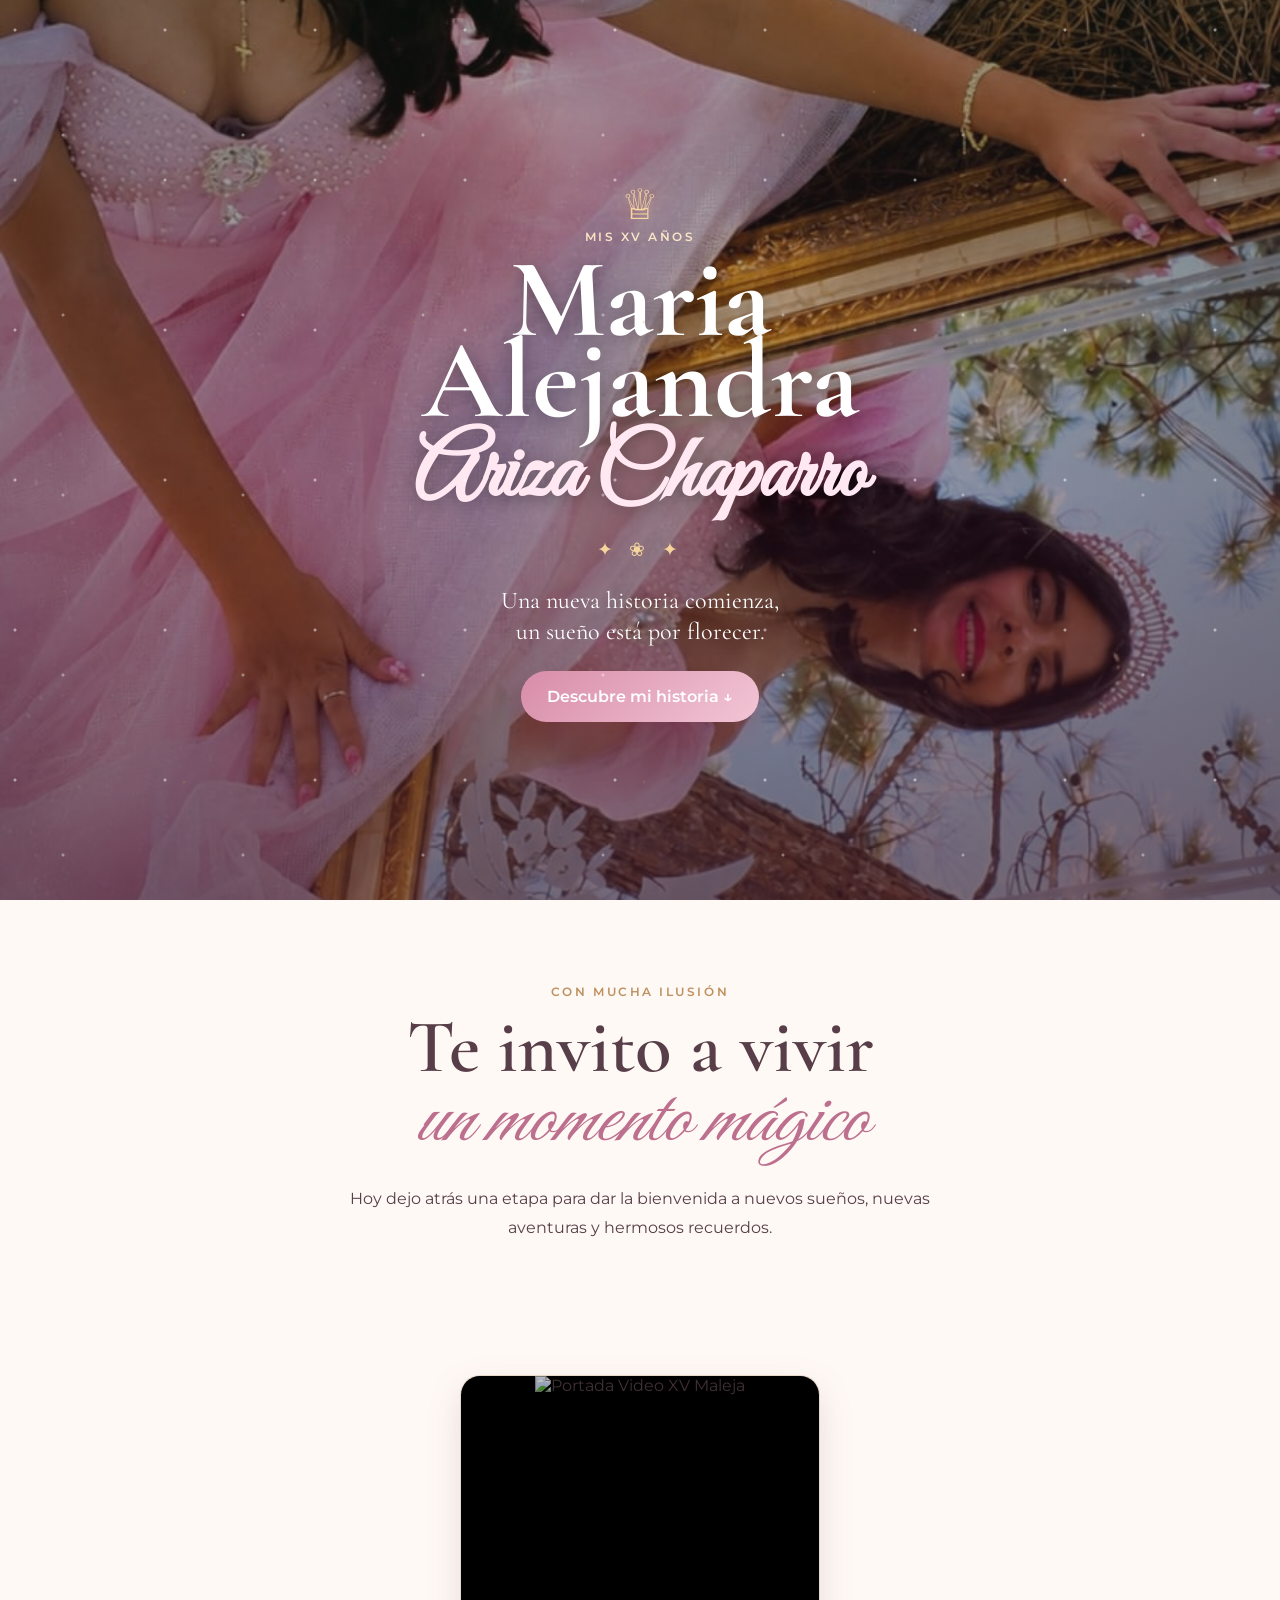
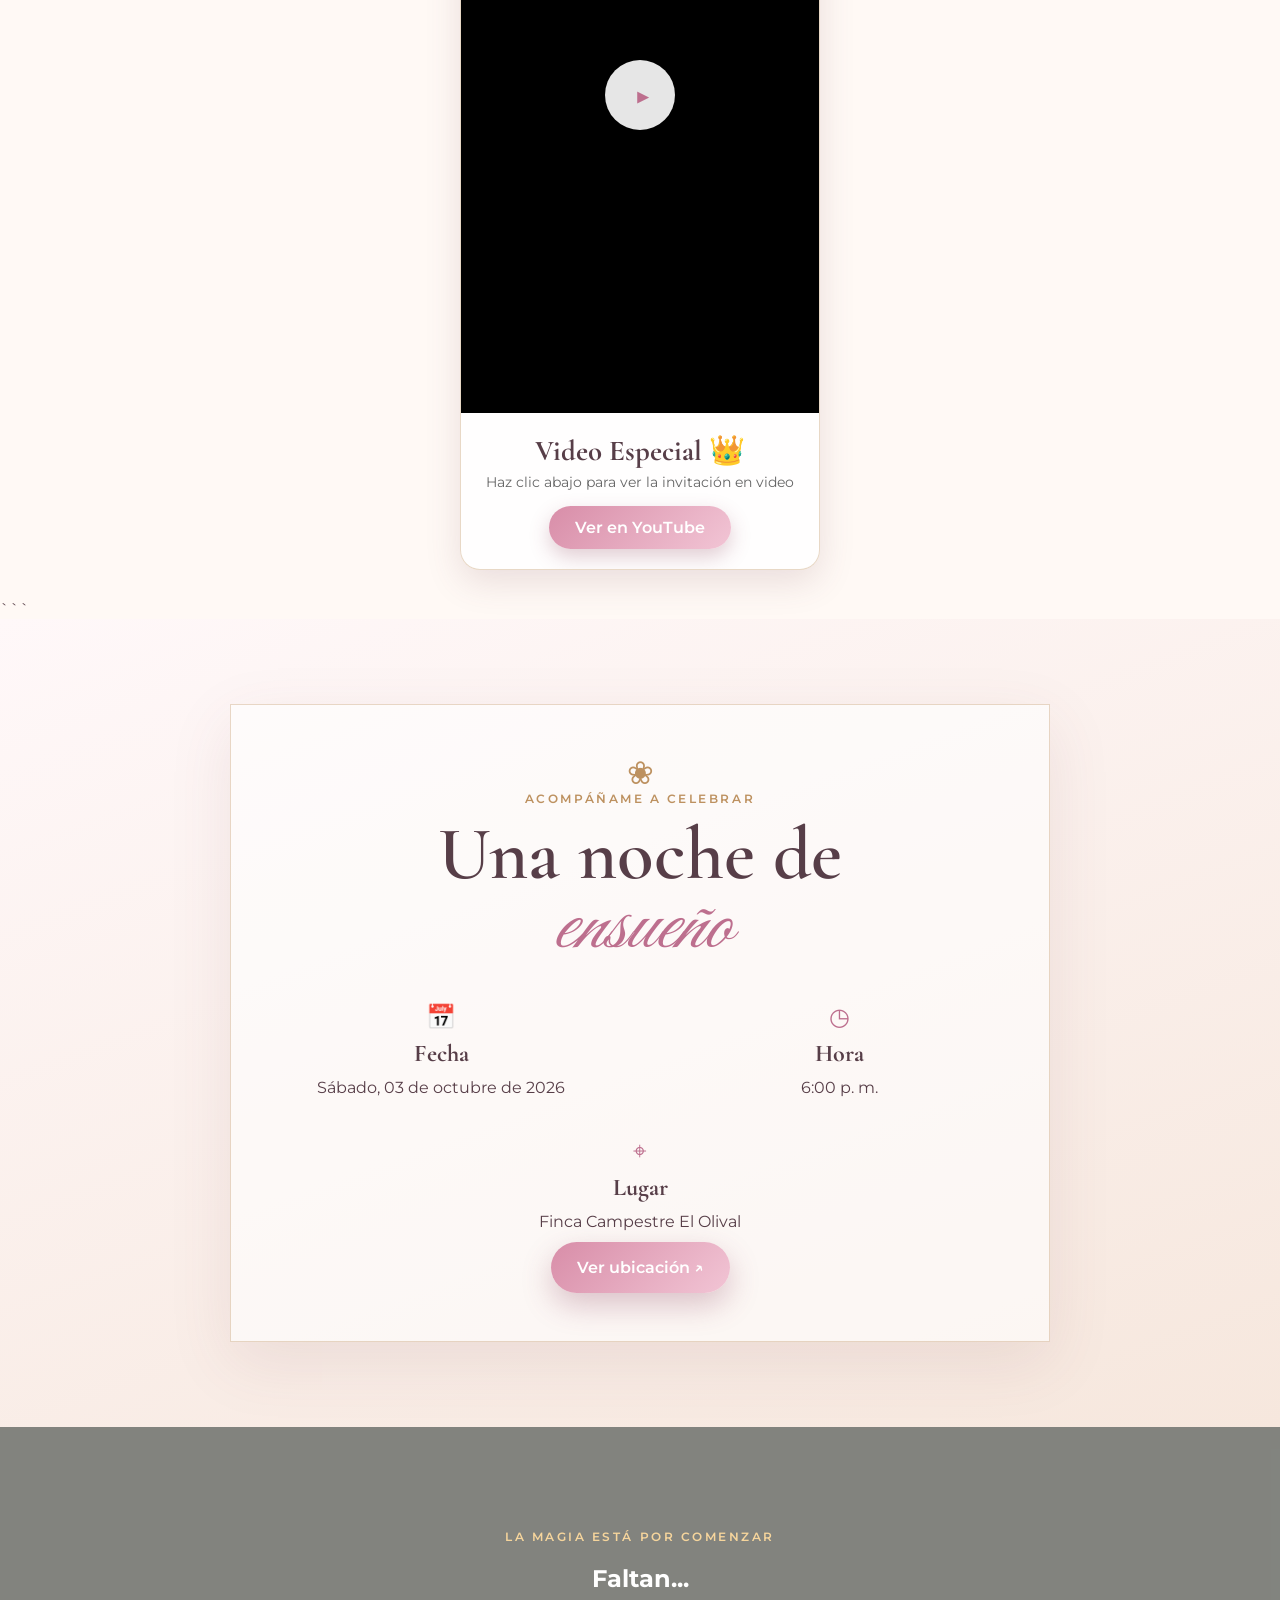
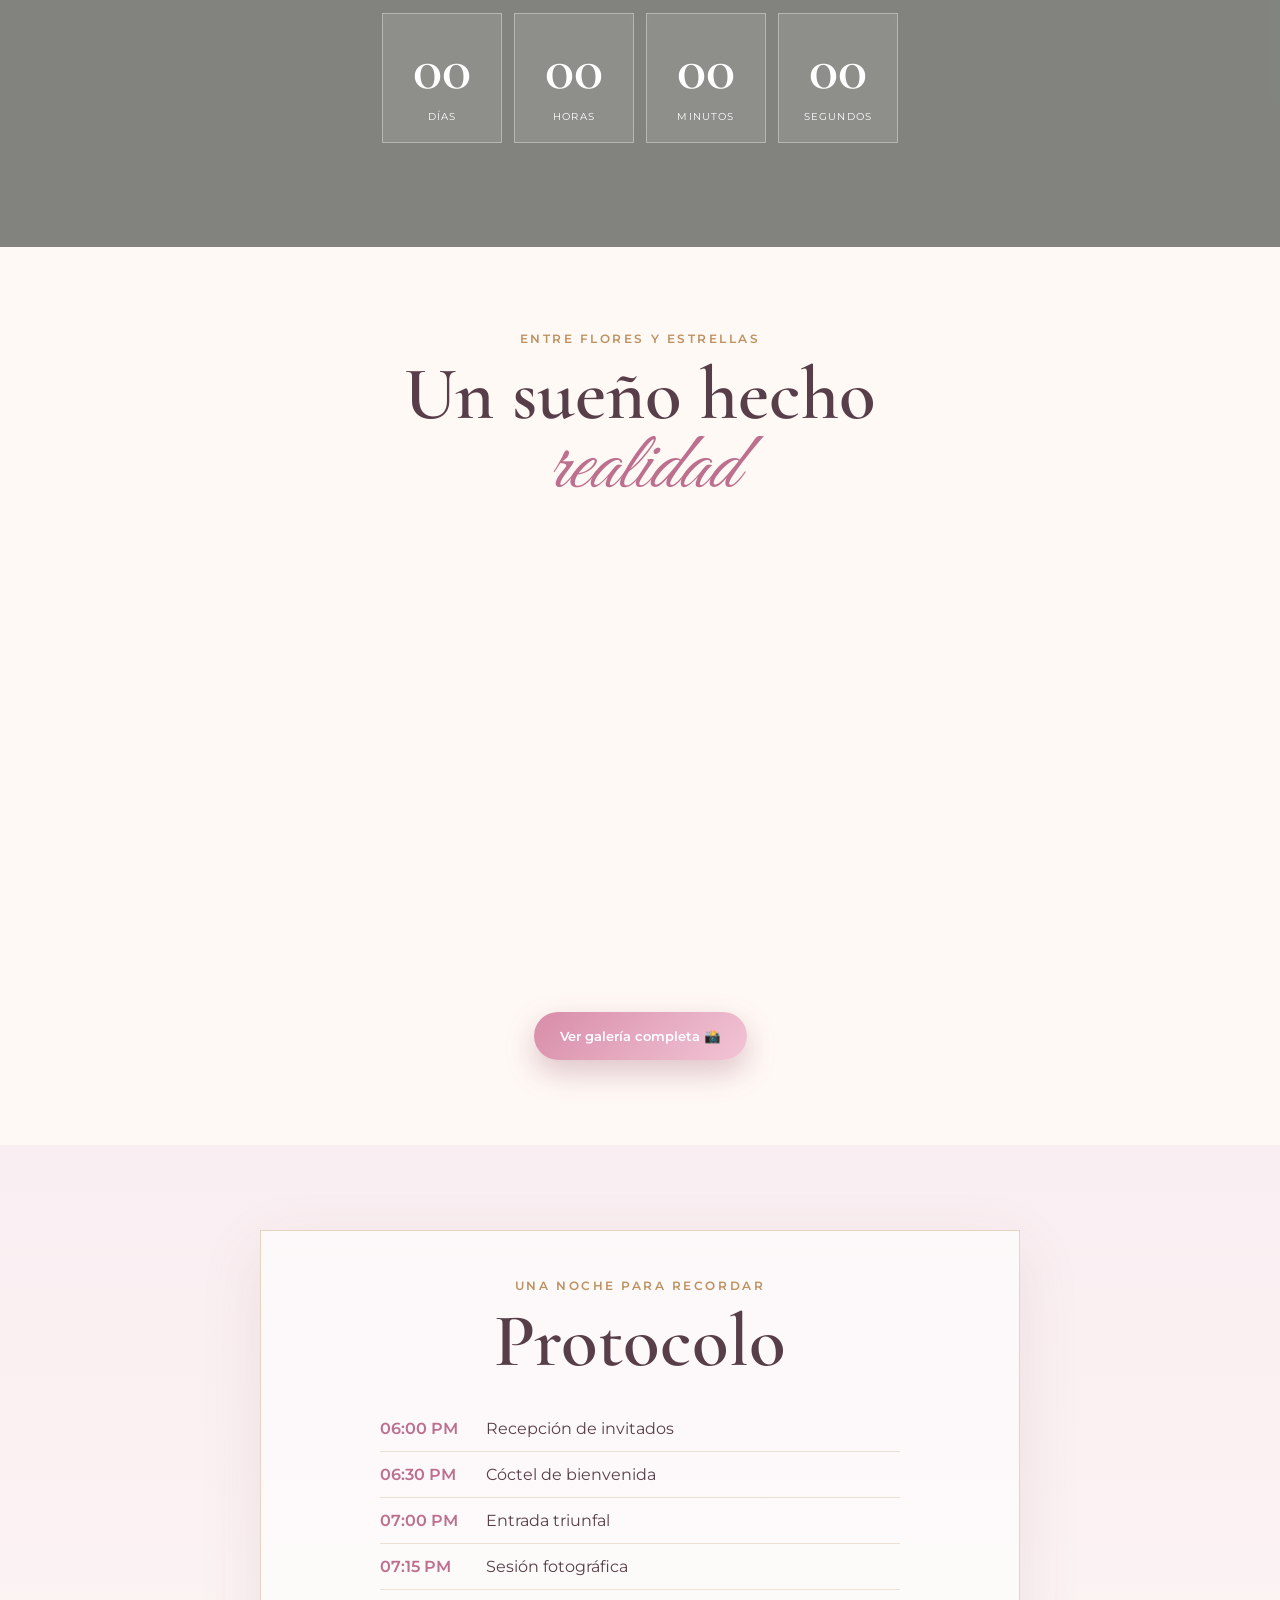
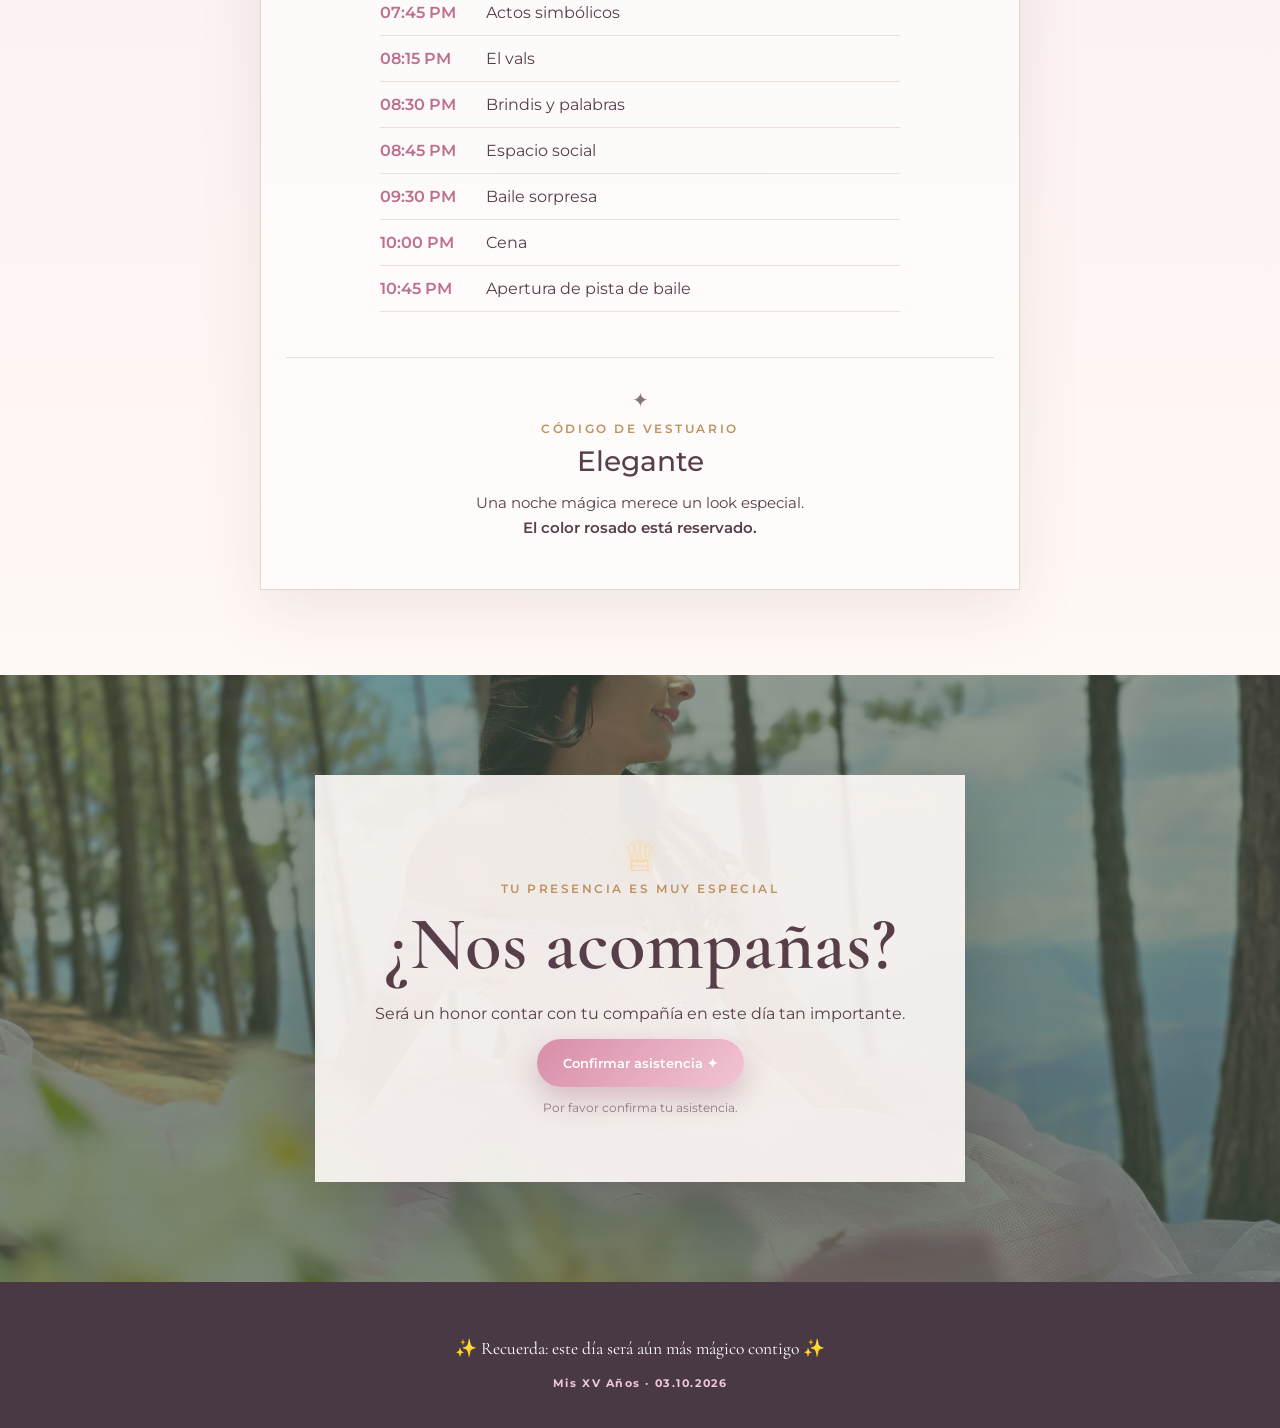
==== index.html @ dd6cf393 "Update index.html" ====
<!DOCTYPE html>
<html lang="es">
<head>
  <meta charset="UTF-8" />
  <meta name="viewport" content="width=device-width, initial-scale=1.0" />
  <meta name="theme-color" content="#e8a7bf" />
  <!-- Meta etiquetas para vista previa en WhatsApp y Redes Sociales -->
  <meta property="og:type" content="website">
  <meta property="og:url" content="https://invitacion-mis-xv-maleja.netlify.app/">
  <meta property="og:title" content="Mis XV Años - Maleja 👑">
  <meta property="og:description" content="¡Estás invitado a celebrar mis 15 años! Descubre todos los detalles del evento aquí.">

  <!-- Ruta de la imagen de vista previa -->
	<meta property="og:image" content="https://jhofrorgo.github.io/invitacion_xv_maria/assets/hero.jpg">
  <meta property="og:image:width" content="1200">
  <meta property="og:image:height" content="630">

  <!-- Compatibilidad adicional para Twitter (X) -->
  <meta name="twitter:card" content="summary_large_image">
  <meta name="twitter:title" content="Mis XV Años - Maleja 👑">
  <meta name="twitter:description" content="¡Estás invitado a celebrar mis 15 años! Descubre todos los detalles del evento aquí.">
  <meta name="twitter:image" content="https://jhofrorgo.github.io/invitacion_xv_maria/assets/hero.jpg">

  <title>Mis XV Años | María Alejandra Ariza Chaparro</title>
  <link rel="preconnect" href="https://fonts.googleapis.com">
  <link rel="preconnect" href="https://fonts.gstatic.com" crossorigin>
  <link href="https://fonts.googleapis.com/css2?family=Cormorant+Garamond:wght@400;500;600;700&family=Great+Vibes&family=Montserrat:wght@400;500;600&display=swap" rel="stylesheet">
  <link rel="stylesheet" href="style.css" />
</head>
<body>
  <div class="sparkles" aria-hidden="true"></div>

  <header class="hero">
    <div class="hero-overlay"></div>
    <div class="hero-content reveal">
      <div class="crown">♕</div>
      <p class="eyebrow">MIS XV AÑOS</p>
      <h1>Maria Alejandra<br><span> Ariza Chaparro</span></h1>
      <div class="divider">✦ ❀ ✦</div>
      <p class="hero-text">Una nueva historia comienza,<br>un sueño está por florecer.</p>
      <a class="btn btn-primary" href="#invitacion">Descubre mi historia <span>↓</span></a>
    </div>
  </header>

  <main>
    <section id="invitacion" class="section story">
      <div class="section-inner reveal">
        <p class="section-kicker">CON MUCHA ILUSIÓN</p>
        <h2>Te invito a vivir<br><em>un momento mágico</em></h2>
        <p>Hoy dejo atrás una etapa para dar la bienvenida a nuevos sueños, nuevas aventuras y hermosos recuerdos.</p>
      </div>
    </section>


<section class="short-card-section">
  <div class="short-card">
    <div class="short-preview">
      <!-- Miniatura oficial del Short extraída de YouTube -->
      <img src="https://img.youtube.com/vi/K2j6OelPWsI/maxresdefault.jpg" alt="Portada Video XV Maleja">
      
      <!-- Botón flotante de reproducción -->
      <a 
        href="https://youtube.com/shorts/K2j6OelPWsI" 
        target="_blank" 
        rel="noopener noreferrer" 
        class="play-overlay"
        aria-label="Ver video en YouTube">
        <span class="play-icon">▶</span>
      </a>
    </div>

    <div class="short-info">
      <h3>Video Especial 👑</h3>
      <p>Haz clic abajo para ver la invitación en video</p>
      <a 
        href="https://youtube.com/shorts/K2j6OelPWsI" 
        target="_blank" 
        rel="noopener noreferrer" 
        class="btn-yt-action">
        Ver en YouTube
      </a>
    </div>
  </div>
</section>

<style>
  .short-card-section {
    padding: 30px 15px;
  }

  .short-card {
    max-width: 360px;
    margin: 0 auto;
    background: rgba(255, 255, 255, 0.85);
    border: 1px solid rgba(189, 145, 96, 0.35);
    border-radius: 20px;
    overflow: hidden;
    box-shadow: 0 12px 35px rgba(116, 68, 81, 0.15);
    text-align: center;
  }

  .short-preview {
    position: relative;
    width: 100%;
    aspect-ratio: 9 / 16;
    background: #000;
    overflow: hidden;
  }

  .short-preview img {
    width: 100%;
    height: 100%;
    object-fit: cover;
  }

  .play-overlay {
    position: absolute;
    inset: 0;
    background: rgba(0, 0, 0, 0.25);
    display: flex;
    align-items: center;
    justify-content: center;
    text-decoration: none;
    transition: background 0.3s ease;
  }

  .play-overlay:hover {
    background: rgba(0, 0, 0, 0.4);
  }

  .play-icon {
    width: 70px;
    height: 70px;
    background: rgba(255, 255, 255, 0.9);
    color: var(--rose, #bd6f8e);
    border-radius: 50%;
    font-size: 28px;
    line-height: 70px;
    text-align: center;
    padding-left: 4px;
    box-shadow: 0 8px 25px rgba(0, 0, 0, 0.3);
    transition: transform 0.3s ease;
  }

  .play-overlay:hover .play-icon {
    transform: scale(1.1);
  }

  .short-info {
    padding: 20px 15px;
  }

  .short-info h3 {
    font-family: 'Cormorant Garamond', serif;
    font-size: 1.8rem;
    margin: 0 0 5px;
    color: var(--ink, #573e48);
  }

  .short-info p {
    font-size: 0.9rem;
    margin: 0 0 15px;
    color: #666;
  }

  .btn-yt-action {
    display: inline-block;
    background: linear-gradient(135deg, #d88da8, #f2c5d5);
    color: #fff;
    font-weight: 600;
    padding: 12px 26px;
    border-radius: 999px;
    text-decoration: none;
    box-shadow: 0 8px 20px rgba(135, 58, 85, 0.25);
    transition: transform 0.25s, filter 0.25s;
  }

  .btn-yt-action:hover {
    transform: translateY(-2px);
    filter: brightness(1.05);
  }
</style>
    ```


    </section>

    <section class="section event">
      <div class="event-card reveal">
        <div class="ornament">❀</div>
        <p class="section-kicker">ACOMPÁÑAME A CELEBRAR</p>
        <h2>Una noche de<br><em>ensueño</em></h2>
        <div class="event-grid">
          <div><span class="icon">📅</span><strong>Fecha</strong><p>Sábado, 03 de octubre de 2026</p></div>
          <div><span class="icon">◷</span><strong>Hora</strong><p>6:00 p. m.</p></div>
<div class="wide">
  <span class="icon">⌖</span>
  <strong>Lugar</strong>
  <p>Finca Campestre El Olival</p>
  <a class="btn btn-primary" target="_blank" rel="noopener" href="https://www.google.com/maps/search/?api=1&query=Finca+Campestre+El+Olival">Ver ubicación ↗</a>
</div>        </div>
      </div>
    </section>

    <section class="countdown-section">
      <div class="countdown-bg"></div>
      <div class="countdown-content reveal">
        <p class="section-kicker light">LA MAGIA ESTÁ POR COMENZAR</p>
        <h2>Faltan...</h2>
        <div id="countdown" class="countdown">
          <div><span id="days">00</span><small>Días</small></div>
          <div><span id="hours">00</span><small>Horas</small></div>
          <div><span id="minutes">00</span><small>Minutos</small></div>
          <div><span id="seconds">00</span><small>Segundos</small></div>
        </div>
      </div>
    </section>

 <section class="section gallery-section">

  <div class="reveal center">
    <p class="section-kicker">ENTRE FLORES Y ESTRELLAS</p>

    <h2>
      Un sueño hecho<br>
      <em>realidad</em>
    </h2>
  </div>

  <!-- FOTOS VISIBLES EN LA PÁGINA -->
  <div class="gallery reveal">
    <img src="assets/forest.jpg" alt="Bosque encantado" />
    <img src="assets/portrait.jpg" alt="Retrato de la quinceañera" />
    <img src="assets/family.jpg" alt="Momentos especiales en familia" />
  </div>

  <!-- BOTÓN PARA VER LA GALERÍA COMPLETA -->
  <div class="center" style="margin-top: 35px;">
    <button id="openGalleryBtn" type="button" class="btn btn-primary">
      Ver galería completa 📸
    </button>
  </div>

  <!-- FOTOS ADICIONALES PARA EL VISOR -->
  <div class="hidden-gallery" style="display: none;">
    <img src="assets/oscar.jpg" alt="Momento especial" />
    <img src="assets/foto2.jpg" alt="Retrato de la quinceañera" />
    <img src="assets/car1.jpg" alt="Retrato de la quinceañera" />
    <img src="assets/car2.jpg" alt="Retrato de la quinceañera" />
    <img src="assets/car3.jpg" alt="Retrato de la quinceañera" />
    <img src="assets/car4.jpg" alt="Retrato de la quinceañera" />
    <img src="assets/car5.jpg" alt="Retrato de la quinceañera" />
    <img src="assets/car6.jpg" alt="Retrato de la quinceañera" />
    <img src="assets/car7.jpg" alt="Retrato de la quinceañera" />
    <img src="assets/car8.jpg" alt="Retrato de la quinceañera" />
    <img src="assets/car9.jpg" alt="Retrato de la quinceañera" />
    <img src="assets/car10.jpg" alt="Retrato de la quinceañera" />
    <img src="assets/car11.jpg" alt="Retrato de la quinceañera" />
    <img src="assets/car12.jpg" alt="Retrato de la quinceañera" />
  </div>

</section>


<!-- VISOR DE FOTOS -->
<div id="lightbox" class="lightbox">
  <button class="lightbox-close" aria-label="Cerrar">×</button>
  <button class="lightbox-prev" aria-label="Anterior">‹</button>
  <img id="lightbox-img" src="" alt="" />
  <button class="lightbox-next" aria-label="Siguiente">›</button>
</div>

<script>
  // Todas las fotos: visibles + ocultas
  const galleryImages = document.querySelectorAll(
    ".gallery img, .hidden-gallery img"
  );

  const lightbox = document.getElementById("lightbox");
  const lightboxImg = document.getElementById("lightbox-img");

  const closeBtn = document.querySelector(".lightbox-close");
  const prevBtn = document.querySelector(".lightbox-prev");
  const nextBtn = document.querySelector(".lightbox-next");
  const openGalleryBtn = document.getElementById("openGalleryBtn");

  let currentIndex = 0;

  // =========================
  // ABRIR VISOR
  // =========================
  function openLightbox(index) {
    currentIndex = index;
    lightboxImg.src = galleryImages[currentIndex].src;
    lightboxImg.alt = galleryImages[currentIndex].alt;
    lightbox.classList.add("active");
    document.body.style.overflow = "hidden";
  }

  // =========================
  // CERRAR VISOR
  // =========================
  function closeLightbox() {
    lightbox.classList.remove("active");
    document.body.style.overflow = "";
  }

  // =========================
  // NAVEGACIÓN
  // =========================
  function showNext() {
    currentIndex++;
    if (currentIndex >= galleryImages.length) {
      currentIndex = 0;
    }
    lightboxImg.src = galleryImages[currentIndex].src;
    lightboxImg.alt = galleryImages[currentIndex].alt;
  }

  function showPrevious() {
    currentIndex--;
    if (currentIndex < 0) {
      currentIndex = galleryImages.length - 1;
    }
    lightboxImg.src = galleryImages[currentIndex].src;
    lightboxImg.alt = galleryImages[currentIndex].alt;
  }

  // Abrir visor al hacer clic en las imágenes visibles
  const visibleImages = document.querySelectorAll(".gallery img");
  visibleImages.forEach((image, index) => {
    image.addEventListener("click", () => {
      openLightbox(index);
    });
  });

  // Abrir visor al hacer clic en el botón "Ver galería completa"
  if (openGalleryBtn) {
    openGalleryBtn.addEventListener("click", () => {
      openLightbox(0);
    });
  }

  // Eventos de control del visor
  closeBtn.addEventListener("click", closeLightbox);
  nextBtn.addEventListener("click", showNext);
  prevBtn.addEventListener("click", showPrevious);

  lightbox.addEventListener("click", (e) => {
    if (e.target === lightbox) {
      closeLightbox();
    }
  });

  document.addEventListener("keydown", (e) => {
    if (!lightbox.classList.contains("active")) return;
    if (e.key === "Escape") closeLightbox();
    if (e.key === "ArrowRight") showNext();
    if (e.key === "ArrowLeft") showPrevious();
  });
</script>

    <section class="section protocol">
      <div class="protocol-card reveal">

        <p class="section-kicker">UNA NOCHE PARA RECORDAR</p>
        <h2>Protocolo</h2>

        <ul>
          <li><time>06:00 PM</time><span>Recepción de invitados</span></li>
          <li><time>06:30 PM</time><span>Cóctel de bienvenida</span></li>
          <li><time>07:00 PM</time><span>Entrada triunfal</span></li>
          <li><time>07:15 PM</time><span>Sesión fotográfica</span></li>
          <li><time>07:45 PM</time><span>Actos simbólicos</span></li>
          <li><time>08:15 PM</time><span>El vals</span></li>
          <li><time>08:30 PM</time><span>Brindis y palabras</span></li>
          <li><time>08:45 PM</time><span>Espacio social</span></li>
          <li><time>09:30 PM</time><span>Baile sorpresa</span></li>
          <li><time>10:00 PM</time><span>Cena</span></li>
          <li><time>10:45 PM</time><span>Apertura de pista de baile</span></li>
        </ul>

        <div class="dress-code">
          <span class="dress-icon">✦</span>
          <p class="section-kicker">CÓDIGO DE VESTUARIO</p>
          <h3>Elegante</h3>
          <p>
            Una noche mágica merece un look especial.
            <br>
            <strong>El color rosado está reservado.</strong>
          </p>
        </div>

      </div>
    </section>

    <section class="rsvp">
      <div class="rsvp-card reveal">
        <div class="crown">♕</div>
        <p class="section-kicker">TU PRESENCIA ES MUY ESPECIAL</p>
        <h2>¿Nos acompañas?</h2>
        <p>Será un honor contar con tu compañía en este día tan importante.</p>
        <button id="openRsvp" class="btn btn-primary">Confirmar asistencia ✦</button>
        <p class="rsvp-note">Por favor confirma tu asistencia.</p>
      </div>
    </section>
  </main>

  <footer>
    <p>✨ Recuerda: este día será aún más mágico contigo ✨</p>
    <strong>Mis XV Años · 03.10.2026</strong>
  </footer>

  <div id="rsvpModal" class="modal" aria-hidden="true">
    <div class="modal-box">
      <button id="closeRsvp" class="close" aria-label="Cerrar">×</button>
      <p class="section-kicker">CONFIRMACIÓN DE ASISTENCIA</p>
      <h2>¡Qué alegría contar contigo!</h2>
      <form id="rsvpForm">
        <label>Tu nombre<input required id="guestName" type="text" placeholder="Escribe tu nombre" /></label>
        <label>¿Asistirás?
          <select id="attendance" required>
            <option value="Sí, asistiré">Sí, asistiré ✨</option>
            <option value="No podré asistir">No podré asistir</option>
          </select>
        </label>
        <label>Número de personas<input id="guests" type="number" min="1" max="10" value="1" /></label>
        <label>Mensaje para María (opcional)<textarea id="message" rows="3" placeholder="Escribe un lindo mensaje..."></textarea></label>
        <button class="btn btn-primary" type="submit">Enviar confirmación por WhatsApp</button>
      </form>
    </div>
  </div>
  <script src="script.js"></script>
</body>
</html>
---- style.css ----
:root {
  --pink: #e9a6bd;
  --pink2: #f8d9e4;
  --rose: #bd6f8e;
  --cream: #fff9f5;
  --gold: #bd9160;
  --ink: #573e48;
  --forest: #415c4c;
}

* {
  box-sizing: border-box;
}

html {
  scroll-behavior: smooth;
}

body {
  margin: 0;
  background: var(--cream);
  color: var(--ink);
  font-family: Montserrat, Arial, sans-serif;
  overflow-x: hidden;
}

.sparkles {
  position: fixed;
  inset: 0;
  pointer-events: none;
  z-index: 5;
  background-image: radial-gradient(circle at 10% 20%, rgba(255, 255, 255, 0.9) 0 1px, transparent 2px),
    radial-gradient(circle at 80% 40%, rgba(189, 145, 96, 0.35) 0 1px, transparent 2px),
    radial-gradient(circle at 35% 75%, rgba(255, 255, 255, 0.7) 0 1px, transparent 2px);
  background-size: 150px 150px, 230px 230px, 180px 180px;
  opacity: 0.55;
}

.hero {
  min-height: 100svh;
  position: relative;
  display: grid;
  place-items: center;
  background: url('assets/hero.jpg') center/cover no-repeat;
  color: #fff;
  text-align: center;
}

.hero-overlay {
  position: absolute;
  inset: 0;
  background: linear-gradient(180deg, rgba(30, 45, 35, 0.32), rgba(56, 22, 38, 0.4) 55%, rgba(70, 31, 48, 0.6)),
    radial-gradient(circle, transparent 30%, rgba(0, 0, 0, 0.25) 100%);
}

.hero-content {
  position: relative;
  z-index: 1;
  padding: 45px 22px;
  max-width: 760px;
}

.crown {
  font-size: 42px;
  color: #f9d7a2;
  text-shadow: 0 0 25px rgba(255, 216, 162, 0.8);
}

.eyebrow,
.section-kicker {
  letter-spacing: 0.22em;
  font-size: 0.72rem;
  font-weight: 600;
  color: var(--gold);
  margin: 0 0 14px;
}

.hero .eyebrow {
  color: #f9e4c7;
}

.hero h1 {
  font-family: 'Cormorant Garamond', serif;
  font-size: clamp(3.7rem, 12vw, 7rem);
  line-height: 0.72;
  margin: 16px 0 28px;
  text-shadow: 0 3px 18px rgba(0, 0, 0, 0.3);
}

.hero h1 span {
  font-family: 'Great Vibes', cursive;
  font-size: 0.8em;
  color: #ffe8f1;
}

.divider {
  color: #f6d59c;
  font-size: 1.2rem;
  letter-spacing: 0.3em;
}

.hero-text {
  font-family: 'Cormorant Garamond', serif;
  font-size: 1.5rem;
  line-height: 1.3;
}

.btn {
  border: 0;
  border-radius: 999px;
  padding: 16px 26px;
  font-family: Montserrat, sans-serif;
  font-weight: 600;
  cursor: pointer;
  display: inline-block;
  text-decoration: none;
  transition: 0.25s;
}

.btn-primary {
  background: linear-gradient(135deg, #d88da8, #f2c5d5);
  color: #fff;
  box-shadow: 0 12px 30px rgba(135, 58, 85, 0.28);
}

.btn:hover {
  transform: translateY(-2px);
  filter: brightness(1.04);
}

.section {
  padding: 85px 20px;
}

.section-inner {
  max-width: 720px;
  margin: auto;
  text-align: center;
}

.section h2,
.rsvp h2 {
  font: 600 clamp(2.7rem, 8vw, 4.7rem)/0.92 'Cormorant Garamond', serif;
  margin: 0 0 25px;
  color: var(--ink);
}

h2 em {
  font-family: 'Great Vibes', cursive;
  font-weight: 400;
  color: var(--rose);
  font-size: 1.08em;
}

.lead {
  font: 500 1.25rem/1.7 'Cormorant Garamond', serif;
}

.story p:not(.section-kicker) {
  line-height: 1.8;
  max-width: 620px;
  margin: 18px auto;
}

.photo-break {
  min-height: 85svh;
  position: relative;
  overflow: hidden;
  background: #24151d;
  display: flex;
  align-items: center;
  justify-content: center;
}

.photo-break video {
  width: 100%;
  height: 100%;
  object-fit: contain;
  object-position: center;
  display: block;
}

.photo-break:after {
  content: '';
  position: absolute;
  inset: 0;
  background: linear-gradient(0deg, rgba(65, 38, 49, 0.58), transparent 60%);
}

.photo-quote {
  position: absolute;
  z-index: 1;
  left: 50%;
  bottom: 12%;
  transform: translateX(-50%);
  color: white;
  text-align: center;
  font: 3rem/1 'Great Vibes', cursive;
  text-shadow: 0 2px 15px #422;
}

.event {
  background: linear-gradient(160deg, #fff8f9, #f6e7dd);
}

.event-card,
.protocol-card {
  max-width: 820px;
  margin: auto;
  padding: 48px 25px;
  border: 1px solid rgba(189, 145, 96, 0.35);
  background: rgba(255, 255, 255, 0.62);
  box-shadow: 0 20px 60px rgba(116, 68, 81, 0.1);
  text-align: center;
}

.ornament {
  font-size: 2rem;
  color: var(--gold);
}

.event-grid {
  display: grid;
  grid-template-columns: 1fr 1fr;
  gap: 28px;
  margin-top: 35px;
}

.event-grid .wide {
  grid-column: 1/-1;
}

.event-grid strong {
  display: block;
  font-family: 'Cormorant Garamond', serif;
  font-size: 1.5rem;
}

.event-grid p {
  margin: 8px auto;
  line-height: 1.5;
}

.icon {
  display: block;
  color: var(--rose);
  font-size: 1.5rem;
  margin-bottom: 8px;
}

.text-link {
  color: var(--rose);
  font-weight: 600;
  text-decoration: none;
}

.countdown-section {
  position: relative;
  min-height: 420px;
  display: grid;
  place-items: center;
  background: url('assets/forest.jpg') center/cover fixed;
  color: #fff;
}

.countdown-bg {
  position: absolute;
  inset: 0;
  background: rgba(40, 48, 42, 0.58);
}

.countdown-content {
  position: relative;
  text-align: center;
  padding: 60px 20px;
}

.countdown-content h2 {
  color: #fff;
}

.light {
  color: #f6d59c;
}

.countdown {
  display: grid;
  grid-template-columns: repeat(4, minmax(70px, 120px));
  gap: 12px;
}

.countdown div {
  border: 1px solid rgba(255, 255, 255, 0.35);
  background: rgba(255, 255, 255, 0.1);
  backdrop-filter: blur(5px);
  padding: 18px 8px;
}

.countdown span {
  display: block;
  font: 600 clamp(2rem, 7vw, 3.8rem) 'Cormorant Garamond', serif;
}

.countdown small {
  text-transform: uppercase;
  letter-spacing: 0.12em;
  font-size: 0.62rem;
}

.center {
  text-align: center;
}

.gallery {
  max-width: 1050px;
  margin: 40px auto 0;
  display: grid;
  grid-template-columns: 1fr 1fr 1fr;
  gap: 12px;
}

.gallery img {
  width: 100%;
  height: 430px;
  object-fit: contain;
  display: block;
}



.protocol {
  background: linear-gradient(180deg, #f9eef1, #fff9f5);
}

.protocol-card {
  max-width: 760px;
}

.protocol ul {
  list-style: none;
  padding: 0;
  margin: 30px auto 0;
  text-align: left;
  max-width: 520px;
}

.protocol li {
  display: flex;
  gap: 18px;
  padding: 13px 0;
  border-bottom: 1px solid rgba(189, 145, 96, 0.25);
  align-items: baseline;
}

.protocol time {
  color: var(--rose);
  font-weight: 600;
  min-width: 88px;
}

.rsvp {
  padding: 100px 20px;
  background: linear-gradient(rgba(66, 82, 67, 0.58), rgba(66, 82, 67, 0.68)), url('assets/car11.jpg') center/cover;
}

.rsvp-card {
  max-width: 650px;
  text-align: center;
  margin: auto;
  background: rgba(255, 250, 248, 0.9);
  padding: 55px 28px;
  box-shadow: 0 20px 70px rgba(0, 0, 0, 0.2);
}

.rsvp-note {
  font-size: 0.78rem;
  color: #8e7780;
}

.modal {
  display: none;
  position: fixed;
  inset: 0;
  z-index: 20;
  background: rgba(49, 30, 40, 0.62);
  padding: 20px;
  place-items: center;
}

.modal.show {
  display: grid;
}

.modal-box {
  position: relative;
  width: min(560px, 100%);
  max-height: 90svh;
  overflow: auto;
  background: #fff9f8;
  padding: 45px 28px;
  box-shadow: 0 30px 90px rgba(0, 0, 0, 0.3);
}

.modal-box h2 {
  font-size: 2.5rem;
}

.close {
  position: absolute;
  right: 15px;
  top: 8px;
  border: 0;
  background: none;
  font-size: 2rem;
  color: var(--rose);
  cursor: pointer;
}

.modal label {
  display: block;
  text-align: left;
  font-size: 0.82rem;
  font-weight: 600;
  margin: 15px 0;
}

.modal input,
.modal select,
.modal textarea {
  display: block;
  width: 100%;
  margin-top: 7px;
  border: 1px solid #e5cbd5;
  background: #fff;
  padding: 13px;
  border-radius: 4px;
  font: inherit;
  color: var(--ink);
}

.modal .btn {
  width: 100%;
  margin-top: 8px;
}

footer {
  text-align: center;
  padding: 38px 20px;
  background: #493944;
  color: #fff;
  font: 1.1rem 'Cormorant Garamond', serif;
}

footer strong {
  display: block;
  margin-top: 10px;
  font-family: Montserrat;
  font-size: 0.7rem;
  letter-spacing: 0.14em;
  color: #f1c9d6;
}

.reveal {
  opacity: 0;
  transform: translateY(24px);
  transition: opacity 0.8s ease, transform 0.8s ease;
}

.reveal.visible {
  opacity: 1;
  transform: none;
}

@media (max-width: 640px) {
  .section {
    padding: 70px 18px;
  }

  .event-grid {
    grid-template-columns: 1fr;
  }

  .event-grid .wide {
    grid-column: auto;
  }

  .countdown {
    grid-template-columns: repeat(2, 1fr);
  }

  .gallery {
    grid-template-columns: 1fr 1fr;
  }

  .gallery img {
    height: 310px;
  }

  .gallery img:nth-child(3) {
    grid-column: 1/-1;
    height: 260px;
  }

  .gallery img:nth-child(2) {
    transform: translateY(0);
  }

  .protocol-card {
    padding: 42px 18px;
  }

  .protocol li {
    gap: 10px;
  }

  .protocol time {
    min-width: 78px;
    font-size: 0.8rem;
  }

  .hero h1 {
    font-size: 4rem;
  }

  .photo-quote {
    font-size: 2.6rem;
    width: 90%;
  }
}

@media (prefers-reduced-motion: reduce) {
  * {
    scroll-behavior: auto !important;
    transition: none !important;
  }
}

.photo-break {
  width: 100%;
  overflow: hidden;
}

.photo-break video {
  width: 100%;
  height: auto;
  display: block;
}

/* =========================
   GALERÍA LIGHTBOX
========================= */

.gallery img {
  cursor: pointer;
  transition: transform 0.3s ease, filter 0.3s ease;
}

.gallery img:hover {
  transform: scale(1.03);
  filter: brightness(1.05);
}

/* Fondo del visor */
.lightbox {
  position: fixed;
  inset: 0;
  background: rgba(20, 8, 20, 0.94);
  backdrop-filter: blur(8px);

  display: flex;
  align-items: center;
  justify-content: center;

  z-index: 9999;

  opacity: 0;
  visibility: hidden;
  pointer-events: none;

  transition: opacity 0.3s ease, visibility 0.3s ease;
}

/* Cuando está abierto */
.lightbox.active {
  opacity: 1;
  visibility: visible;
  pointer-events: auto;
}

/* Imagen grande */
.lightbox img {
  max-width: 85vw;
  max-height: 85vh;

  object-fit: contain;

  border-radius: 12px;

  box-shadow:
    0 0 40px rgba(255, 180, 220, 0.25),
    0 20px 60px rgba(0, 0, 0, 0.6);

  transform: scale(0.9);
  transition: transform 0.3s ease;
}

.lightbox.active img {
  transform: scale(1);
}

/* Botón cerrar */
.lightbox-close {
  position: absolute;
  top: 25px;
  right: 30px;

  width: 45px;
  height: 45px;

  border: none;
  border-radius: 50%;

  background: rgba(255, 255, 255, 0.12);
  color: white;

  font-size: 32px;
  line-height: 40px;

  cursor: pointer;

  z-index: 2;

  transition: background 0.2s ease, transform 0.2s ease;
}

.lightbox-close:hover {
  background: rgba(255, 255, 255, 0.25);
  transform: rotate(90deg);
}

/* Botones anterior / siguiente */
.lightbox-prev,
.lightbox-next {
  position: absolute;

  top: 50%;
  transform: translateY(-50%);

  width: 50px;
  height: 50px;

  border: none;
  border-radius: 50%;

  background: rgba(255, 255, 255, 0.12);
  color: white;

  font-size: 40px;
  line-height: 40px;

  cursor: pointer;

  transition: background 0.2s ease, transform 0.2s ease;
}

.lightbox-prev:hover,
.lightbox-next:hover {
  background: rgba(255, 255, 255, 0.25);
}

.lightbox-prev {
  left: 25px;
}

.lightbox-next {
  right: 25px;
}

/* En celular */
@media (max-width: 600px) {

  .lightbox img {
    max-width: 92vw;
    max-height: 80vh;
    border-radius: 8px;
  }

  .lightbox-close {
    top: 15px;
    right: 15px;
  }

  .lightbox-prev,
  .lightbox-next {
    width: 42px;
    height: 42px;
    font-size: 32px;
  }

  .lightbox-prev {
    left: 10px;
  }

  .lightbox-next {
    right: 10px;
  }
}

.hidden-gallery {
  display: none;
}

.dress-code {
  margin-top: 45px;
  padding-top: 30px;
  border-top: 1px solid rgba(180, 120, 150, 0.25);
  text-align: center;
}

.dress-code .dress-icon {
  display: block;
  font-size: 20px;
  margin-bottom: 10px;
  opacity: 0.7;
}

.dress-code .section-kicker {
  margin-bottom: 8px;
}

.dress-code h3 {
  margin: 0 0 12px;
  font-family: inherit;
  font-size: 28px;
  font-weight: 500;
}

.dress-code p:last-child {
  margin: 0;
  line-height: 1.7;
  font-size: 15px;
}

.dress-code strong {
  font-weight: 600;
}
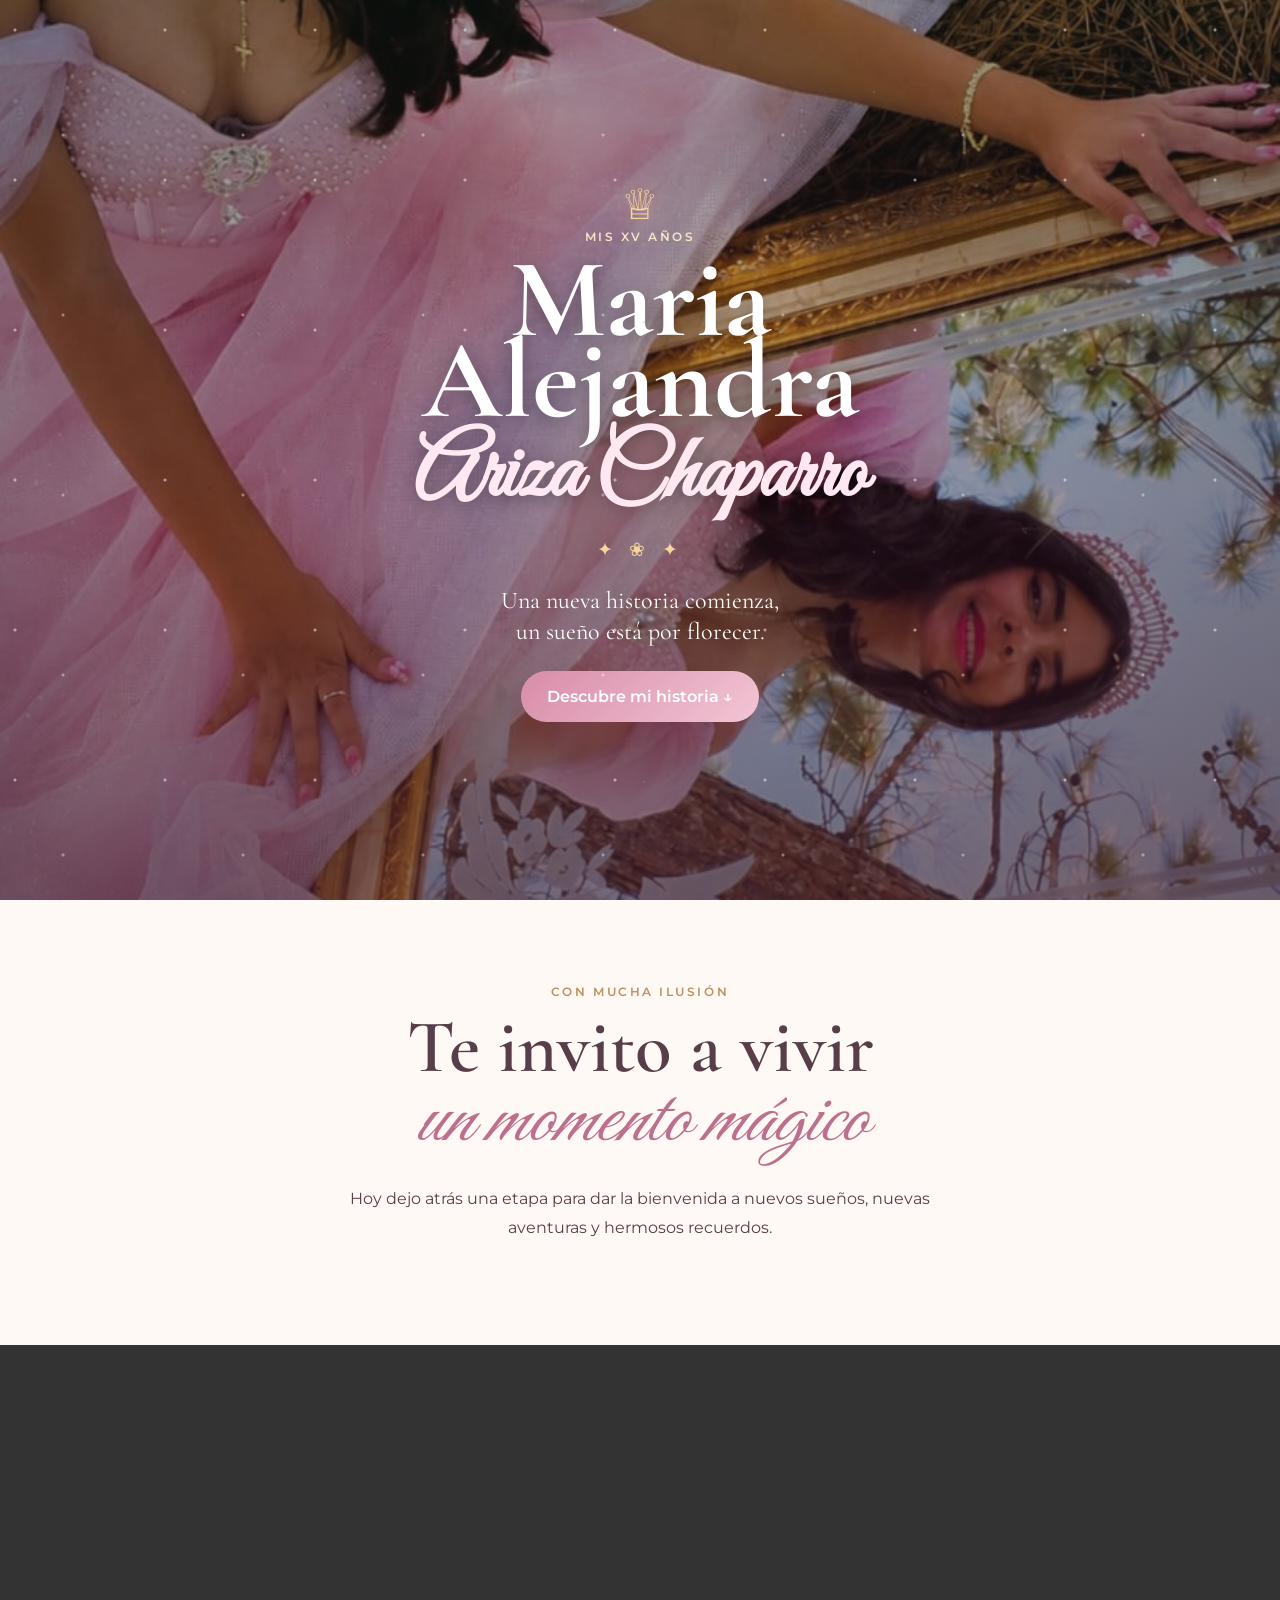
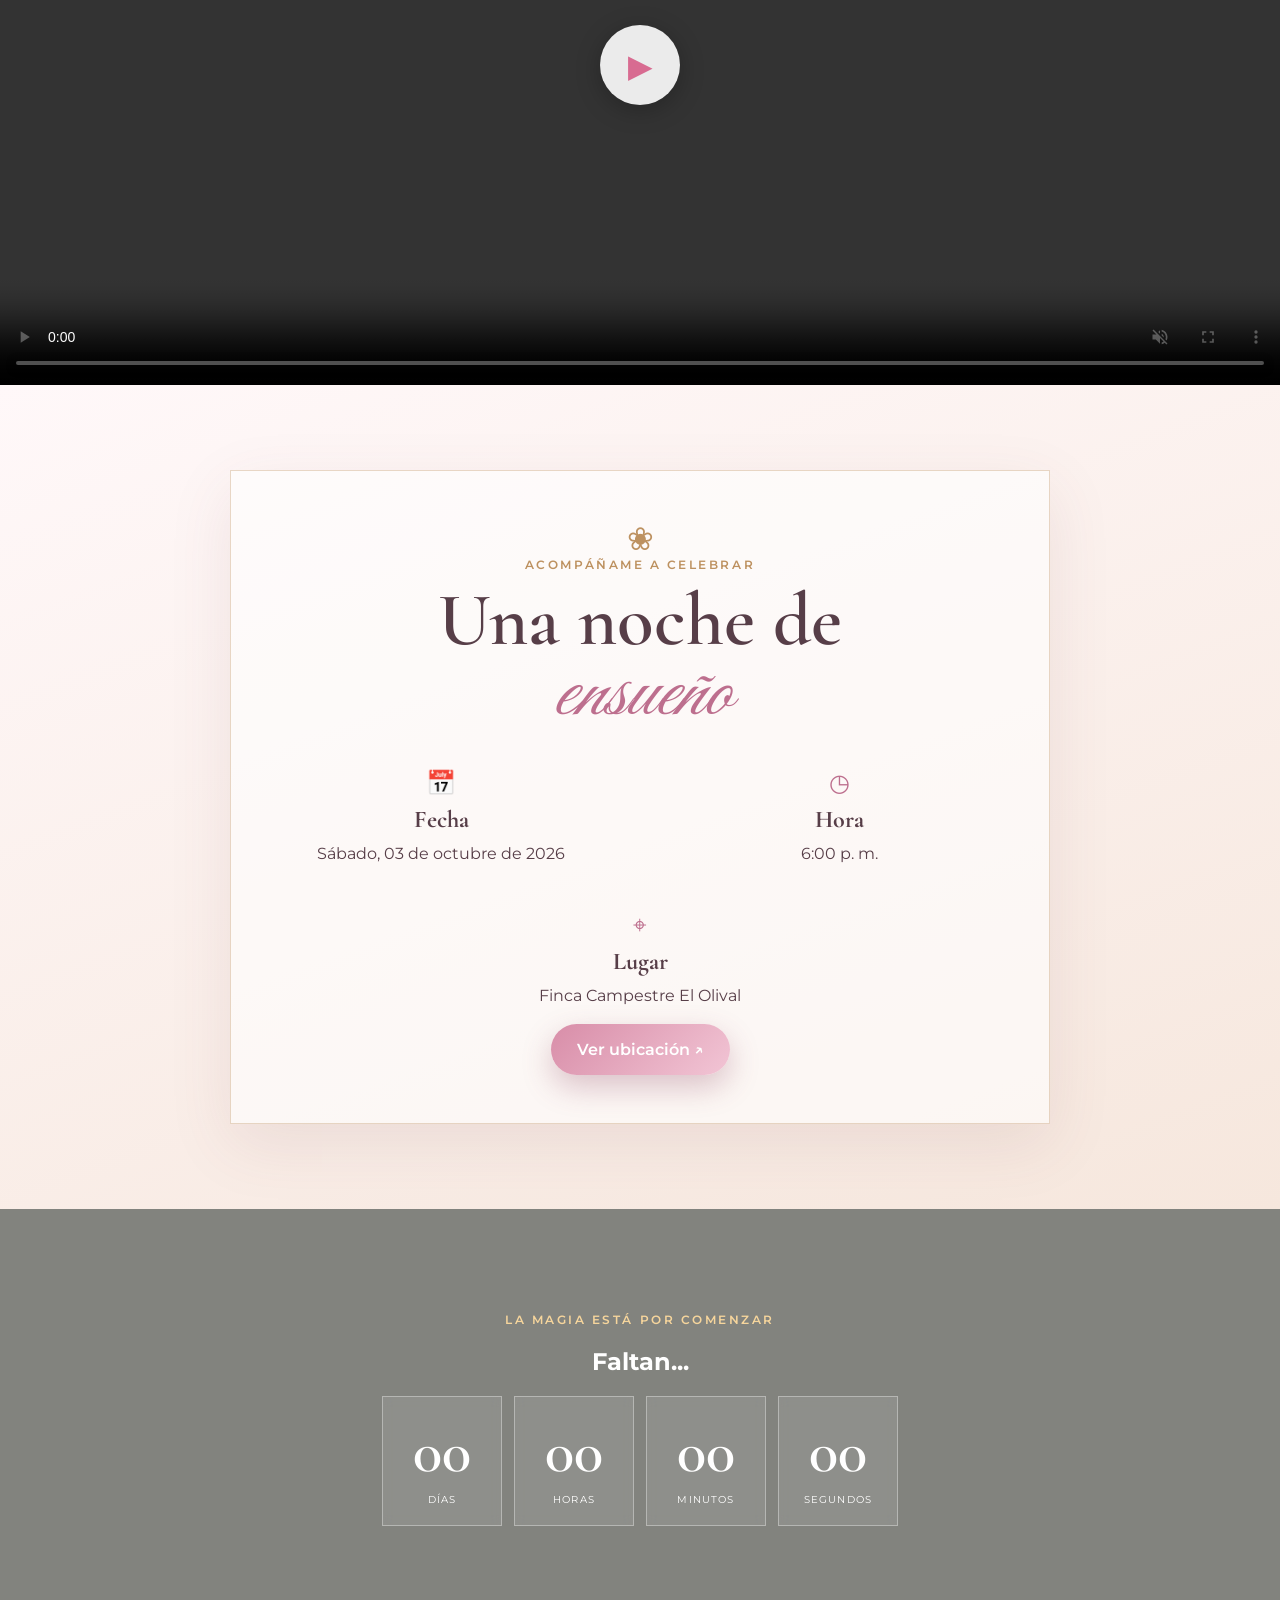
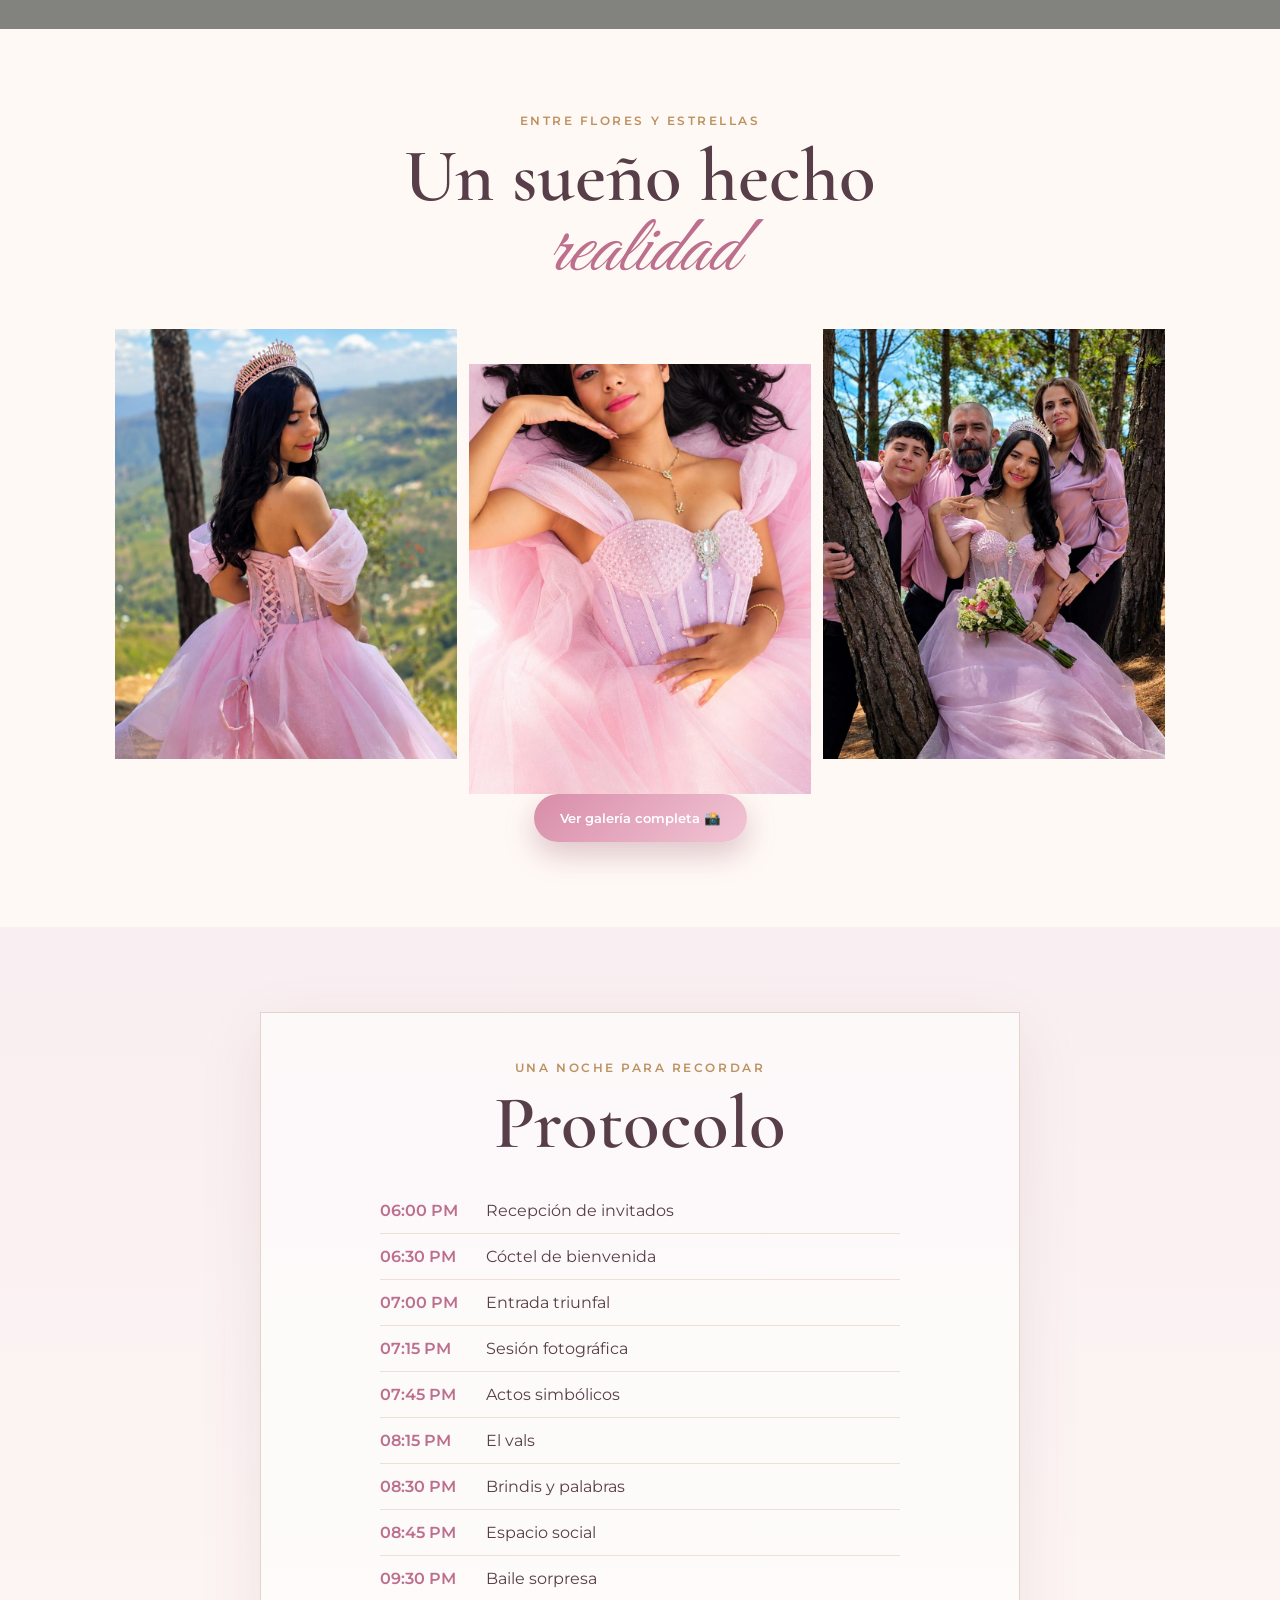
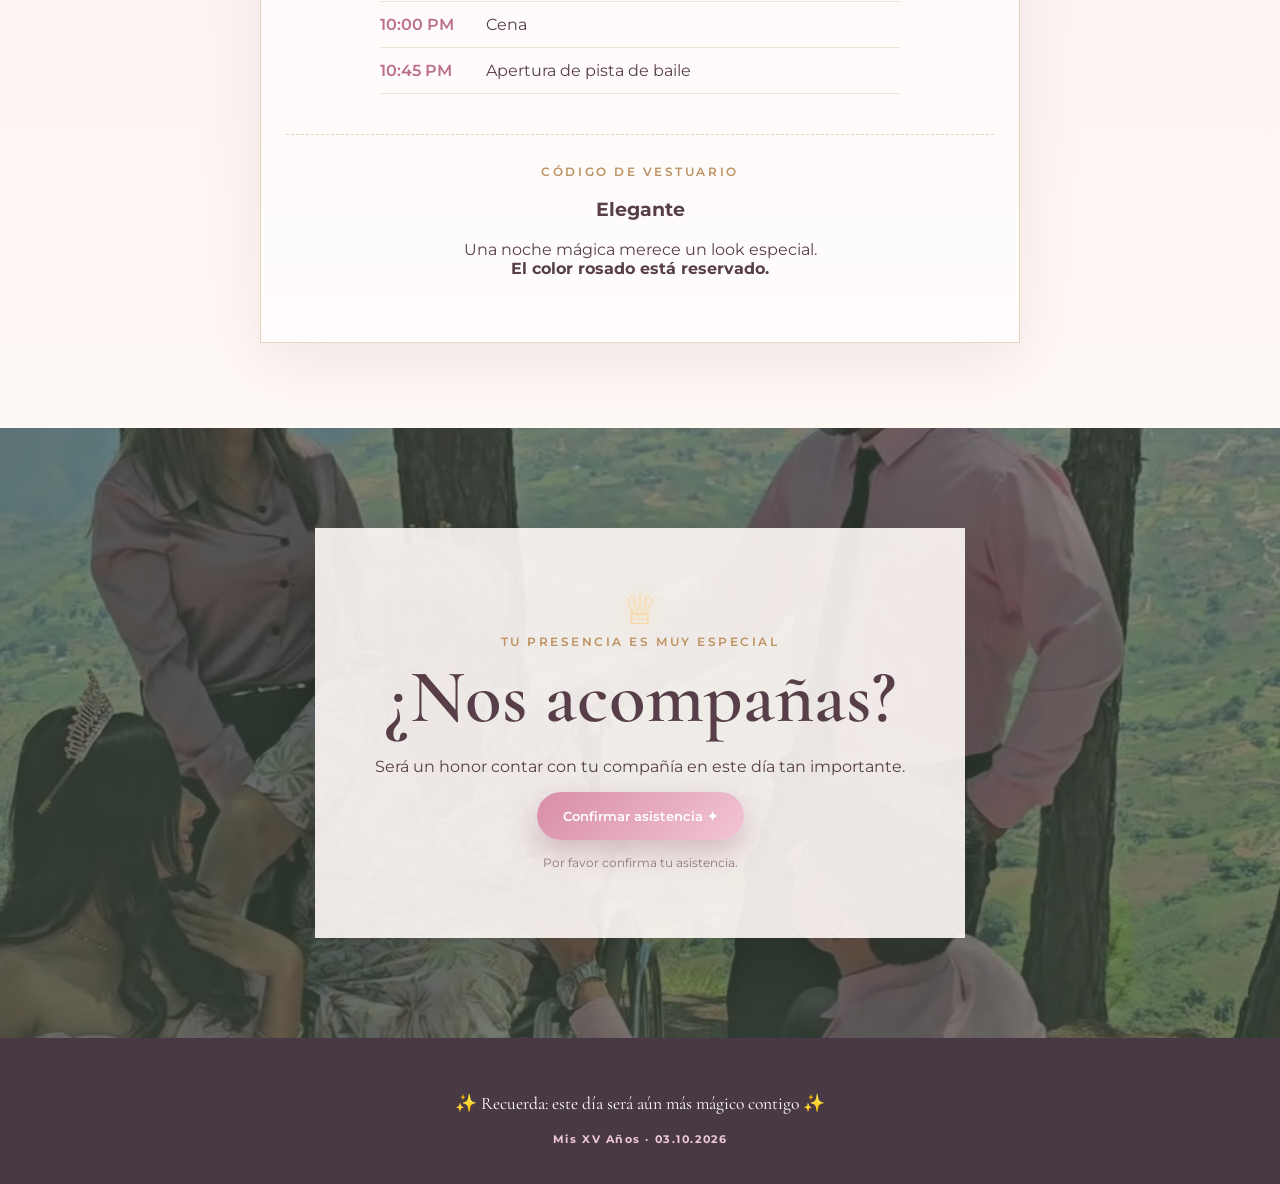
==== commit 560626fe: "test" ====
--- a/index.html
+++ b/index.html
@@ -4,35 +4,555 @@
   <meta charset="UTF-8" />
   <meta name="viewport" content="width=device-width, initial-scale=1.0" />
   <meta name="theme-color" content="#e8a7bf" />
-  <!-- Meta etiquetas para vista previa en WhatsApp y Redes Sociales -->
+  
+  <!-- Previsualización para WhatsApp y Redes Sociales (Open Graph) -->
   <meta property="og:type" content="website">
-  <meta property="og:url" content="https://invitacion-mis-xv-maleja.netlify.app/">
+  <meta property="og:url" content="https://jhofrorgo.github.io/invitacion_xv_maria/">
   <meta property="og:title" content="Mis XV Años - Maleja 👑">
   <meta property="og:description" content="¡Estás invitado a celebrar mis 15 años! Descubre todos los detalles del evento aquí.">
-
-  <!-- Ruta de la imagen de vista previa -->
-	<meta property="og:image" content="https://jhofrorgo.github.io/invitacion_xv_maria/assets/hero.jpg">
+  <meta property="og:image" content="https://jhofrorgo.github.io/invitacion_xv_maria/assets/hero.jpg">
   <meta property="og:image:width" content="1200">
   <meta property="og:image:height" content="630">
 
-  <!-- Compatibilidad adicional para Twitter (X) -->
+  <!-- Twitter (X) -->
   <meta name="twitter:card" content="summary_large_image">
   <meta name="twitter:title" content="Mis XV Años - Maleja 👑">
   <meta name="twitter:description" content="¡Estás invitado a celebrar mis 15 años! Descubre todos los detalles del evento aquí.">
   <meta name="twitter:image" content="https://jhofrorgo.github.io/invitacion_xv_maria/assets/hero.jpg">
 
   <title>Mis XV Años | María Alejandra Ariza Chaparro</title>
+  
+  <!-- Fuentes externas -->
   <link rel="preconnect" href="https://fonts.googleapis.com">
   <link rel="preconnect" href="https://fonts.gstatic.com" crossorigin>
   <link href="https://fonts.googleapis.com/css2?family=Cormorant+Garamond:wght@400;500;600;700&family=Great+Vibes&family=Montserrat:wght@400;500;600&display=swap" rel="stylesheet">
-  <link rel="stylesheet" href="style.css" />
+
+  <style>
+    :root {
+      --pink: #e9a6bd;
+      --pink2: #f8d9e4;
+      --rose: #bd6f8e;
+      --cream: #fff9f5;
+      --gold: #bd9160;
+      --ink: #573e48;
+      --forest: #415c4c;
+    }
+
+    * {
+      box-sizing: border-box;
+    }
+
+    html {
+      scroll-behavior: smooth;
+    }
+
+    body {
+      margin: 0;
+      background: var(--cream);
+      color: var(--ink);
+      font-family: Montserrat, Arial, sans-serif;
+      overflow-x: hidden;
+    }
+
+    .sparkles {
+      position: fixed;
+      inset: 0;
+      pointer-events: none;
+      z-index: 5;
+      background-image: radial-gradient(circle at 10% 20%, rgba(255, 255, 255, 0.9) 0 1px, transparent 2px),
+        radial-gradient(circle at 80% 40%, rgba(189, 145, 96, 0.35) 0 1px, transparent 2px),
+        radial-gradient(circle at 35% 75%, rgba(255, 255, 255, 0.7) 0 1px, transparent 2px);
+      background-size: 150px 150px, 230px 230px, 180px 180px;
+      opacity: 0.55;
+    }
+
+    .hero {
+      min-height: 100svh;
+      position: relative;
+      display: grid;
+      place-items: center;
+      background: url('assets/hero.jpg') center/cover no-repeat;
+      color: #fff;
+      text-align: center;
+    }
+
+    .hero-overlay {
+      position: absolute;
+      inset: 0;
+      background: linear-gradient(180deg, rgba(30, 45, 35, 0.32), rgba(56, 22, 38, 0.4) 55%, rgba(70, 31, 48, 0.6)),
+        radial-gradient(circle, transparent 30%, rgba(0, 0, 0, 0.25) 100%);
+    }
+
+    .hero-content {
+      position: relative;
+      z-index: 1;
+      padding: 45px 22px;
+      max-width: 760px;
+    }
+
+    .crown {
+      font-size: 42px;
+      color: #f9d7a2;
+      text-shadow: 0 0 25px rgba(255, 216, 162, 0.8);
+    }
+
+    .eyebrow,
+    .section-kicker {
+      letter-spacing: 0.22em;
+      font-size: 0.72rem;
+      font-weight: 600;
+      color: var(--gold);
+      margin: 0 0 14px;
+    }
+
+    .hero .eyebrow {
+      color: #f9e4c7;
+    }
+
+    .hero h1 {
+      font-family: 'Cormorant Garamond', serif;
+      font-size: clamp(3.7rem, 12vw, 7rem);
+      line-height: 0.72;
+      margin: 16px 0 28px;
+      text-shadow: 0 3px 18px rgba(0, 0, 0, 0.3);
+    }
+
+    .hero h1 span {
+      font-family: 'Great Vibes', cursive;
+      font-size: 0.8em;
+      color: #ffe8f1;
+    }
+
+    .divider {
+      color: #f6d59c;
+      font-size: 1.2rem;
+      letter-spacing: 0.3em;
+    }
+
+    .hero-text {
+      font-family: 'Cormorant Garamond', serif;
+      font-size: 1.5rem;
+      line-height: 1.3;
+    }
+
+    .btn {
+      border: 0;
+      border-radius: 999px;
+      padding: 16px 26px;
+      font-family: Montserrat, sans-serif;
+      font-weight: 600;
+      cursor: pointer;
+      display: inline-block;
+      text-decoration: none;
+      transition: 0.25s;
+    }
+
+    .btn-primary {
+      background: linear-gradient(135deg, #d88da8, #f2c5d5);
+      color: #fff;
+      box-shadow: 0 12px 30px rgba(135, 58, 85, 0.28);
+    }
+
+    .btn:hover {
+      transform: translateY(-2px);
+      filter: brightness(1.04);
+    }
+
+    .section {
+      padding: 85px 20px;
+    }
+
+    .section-inner {
+      max-width: 720px;
+      margin: auto;
+      text-align: center;
+    }
+
+    .section h2,
+    .rsvp h2 {
+      font: 600 clamp(2.7rem, 8vw, 4.7rem)/0.92 'Cormorant Garamond', serif;
+      margin: 0 0 25px;
+      color: var(--ink);
+    }
+
+    h2 em {
+      font-family: 'Great Vibes', cursive;
+      font-weight: 400;
+      color: var(--rose);
+      font-size: 1.08em;
+    }
+
+    .story p:not(.section-kicker) {
+      line-height: 1.8;
+      max-width: 620px;
+      margin: 18px auto;
+    }
+
+    /* REPRODUCTOR DE VIDEO */
+    .photo-break {
+      position: relative;
+      width: 100%;
+      overflow: hidden;
+      background: #000;
+    }
+
+    .photo-break video {
+      display: block;
+      width: 100%;
+      height: auto;
+    }
+
+    .video-play-btn {
+      position: absolute;
+      top: 50%;
+      left: 50%;
+      transform: translate(-50%, -50%);
+      width: 80px;
+      height: 80px;
+      border: 0;
+      border-radius: 50%;
+      background: rgba(255, 255, 255, 0.90);
+      color: #d86b91;
+      font-size: 32px;
+      line-height: 80px;
+      text-align: center;
+      cursor: pointer;
+      z-index: 20;
+      box-shadow: 0 5px 25px rgba(0, 0, 0, 0.25);
+      transition: transform 0.3s ease, opacity 0.3s ease;
+    }
+
+    .video-play-btn:hover {
+      transform: translate(-50%, -50%) scale(1.08);
+    }
+
+    .video-play-btn.hidden {
+      display: none !important;
+      opacity: 0;
+      pointer-events: none;
+    }
+
+    /* EVENTO */
+    .event {
+      background: linear-gradient(160deg, #fff8f9, #f6e7dd);
+    }
+
+    .event-card,
+    .protocol-card {
+      max-width: 820px;
+      margin: auto;
+      padding: 48px 25px;
+      border: 1px solid rgba(189, 145, 96, 0.35);
+      background: rgba(255, 255, 255, 0.62);
+      box-shadow: 0 20px 60px rgba(116, 68, 81, 0.1);
+      text-align: center;
+    }
+
+    .ornament {
+      font-size: 2rem;
+      color: var(--gold);
+    }
+
+    .event-grid {
+      display: grid;
+      grid-template-columns: 1fr 1fr;
+      gap: 28px;
+      margin-top: 35px;
+    }
+
+    .event-grid .wide {
+      grid-column: 1/-1;
+    }
+
+    .event-grid strong {
+      display: block;
+      font-family: 'Cormorant Garamond', serif;
+      font-size: 1.5rem;
+    }
+
+    .event-grid p {
+      margin: 8px auto 16px;
+      line-height: 1.5;
+    }
+
+    .icon {
+      display: block;
+      color: var(--rose);
+      font-size: 1.5rem;
+      margin-bottom: 8px;
+    }
+
+    /* CONTADOR REGRESIVO */
+    .countdown-section {
+      position: relative;
+      min-height: 420px;
+      display: grid;
+      place-items: center;
+      background: url('assets/forest.jpg') center/cover fixed;
+      color: #fff;
+    }
+
+    .countdown-bg {
+      position: absolute;
+      inset: 0;
+      background: rgba(40, 48, 42, 0.58);
+    }
+
+    .countdown-content {
+      position: relative;
+      text-align: center;
+      padding: 60px 20px;
+    }
+
+    .countdown-content h2 {
+      color: #fff;
+    }
+
+    .light {
+      color: #f6d59c;
+    }
+
+    .countdown {
+      display: grid;
+      grid-template-columns: repeat(4, minmax(70px, 120px));
+      gap: 12px;
+    }
+
+    .countdown div {
+      border: 1px solid rgba(255, 255, 255, 0.35);
+      background: rgba(255, 255, 255, 0.1);
+      backdrop-filter: blur(5px);
+      padding: 18px 8px;
+    }
+
+    .countdown span {
+      display: block;
+      font: 600 clamp(2rem, 7vw, 3.8rem) 'Cormorant Garamond', serif;
+    }
+
+    .countdown small {
+      text-transform: uppercase;
+      letter-spacing: 0.12em;
+      font-size: 0.62rem;
+    }
+
+    .center {
+      text-align: center;
+    }
+
+    /* GALERÍA */
+    .gallery {
+      max-width: 1050px;
+      margin: 40px auto 0;
+      display: grid;
+      grid-template-columns: 1fr 1fr 1fr;
+      gap: 12px;
+    }
+
+    .gallery img {
+      width: 100%;
+      height: 430px;
+      object-fit: cover;
+      cursor: pointer;
+    }
+
+    .gallery img:nth-child(2) {
+      transform: translateY(35px);
+    }
+
+    /* VISOR LIGHTBOX */
+    .lightbox {
+      display: none;
+      position: fixed;
+      inset: 0;
+      z-index: 100;
+      background: rgba(0, 0, 0, 0.85);
+      place-items: center;
+    }
+
+    .lightbox.active {
+      display: grid;
+    }
+
+    .lightbox img {
+      max-width: 90vw;
+      max-height: 85vh;
+      object-fit: contain;
+    }
+
+    .lightbox-close,
+    .lightbox-prev,
+    .lightbox-next {
+      position: absolute;
+      background: none;
+      border: 0;
+      color: #fff;
+      font-size: 3rem;
+      cursor: pointer;
+      user-select: none;
+    }
+
+    .lightbox-close { top: 20px; right: 30px; }
+    .lightbox-prev { left: 20px; top: 50%; transform: translateY(-50%); }
+    .lightbox-next { right: 20px; top: 50%; transform: translateY(-50%); }
+
+    /* PROTOCOLO */
+    .protocol {
+      background: linear-gradient(180deg, #f9eef1, #fff9f5);
+    }
+
+    .protocol-card {
+      max-width: 760px;
+    }
+
+    .protocol ul {
+      list-style: none;
+      padding: 0;
+      margin: 30px auto 0;
+      text-align: left;
+      max-width: 520px;
+    }
+
+    .protocol li {
+      display: flex;
+      gap: 18px;
+      padding: 13px 0;
+      border-bottom: 1px solid rgba(189, 145, 96, 0.25);
+      align-items: baseline;
+    }
+
+    .protocol time {
+      color: var(--rose);
+      font-weight: 600;
+      min-width: 88px;
+    }
+
+    .dress-code {
+      margin-top: 40px;
+      padding-top: 30px;
+      border-top: 1px dashed rgba(189, 145, 96, 0.4);
+    }
+
+    /* RSVP Y MODAL */
+    .rsvp {
+      padding: 100px 20px;
+      background: linear-gradient(rgba(66, 82, 67, 0.58), rgba(66, 82, 67, 0.68)), url('assets/princess.jpg') center/cover;
+    }
+
+    .rsvp-card {
+      max-width: 650px;
+      text-align: center;
+      margin: auto;
+      background: rgba(255, 250, 248, 0.9);
+      padding: 55px 28px;
+      box-shadow: 0 20px 70px rgba(0, 0, 0, 0.2);
+    }
+
+    .rsvp-note {
+      font-size: 0.78rem;
+      color: #8e7780;
+      margin-top: 15px;
+    }
+
+    .modal {
+      display: none;
+      position: fixed;
+      inset: 0;
+      z-index: 120;
+      background: rgba(49, 30, 40, 0.62);
+      padding: 20px;
+      place-items: center;
+    }
+
+    .modal.show {
+      display: grid;
+    }
+
+    .modal-box {
+      position: relative;
+      width: min(560px, 100%);
+      max-height: 90svh;
+      overflow: auto;
+      background: #fff9f8;
+      padding: 45px 28px;
+      box-shadow: 0 30px 90px rgba(0, 0, 0, 0.3);
+    }
+
+    .close {
+      position: absolute;
+      right: 15px;
+      top: 8px;
+      border: 0;
+      background: none;
+      font-size: 2rem;
+      color: var(--rose);
+      cursor: pointer;
+    }
+
+    .modal label {
+      display: block;
+      text-align: left;
+      font-size: 0.82rem;
+      font-weight: 600;
+      margin: 15px 0;
+    }
+
+    .modal input,
+    .modal select,
+    .modal textarea {
+      display: block;
+      width: 100%;
+      margin-top: 7px;
+      border: 1px solid #e5cbd5;
+      background: #fff;
+      padding: 13px;
+      border-radius: 4px;
+      font: inherit;
+      color: var(--ink);
+    }
+
+    .modal .btn {
+      width: 100%;
+      margin-top: 15px;
+    }
+
+    footer {
+      text-align: center;
+      padding: 38px 20px;
+      background: #493944;
+      color: #fff;
+      font: 1.1rem 'Cormorant Garamond', serif;
+    }
+
+    footer strong {
+      display: block;
+      margin-top: 10px;
+      font-family: Montserrat;
+      font-size: 0.7rem;
+      letter-spacing: 0.14em;
+      color: #f1c9d6;
+    }
+
+    /* RESPONSIVE */
+    @media (max-width: 640px) {
+      .section { padding: 70px 18px; }
+      .event-grid { grid-template-columns: 1fr; }
+      .countdown { grid-template-columns: repeat(2, 1fr); }
+      .gallery { grid-template-columns: 1fr 1fr; }
+      .gallery img { height: 310px; }
+      .gallery img:nth-child(3) { grid-column: 1/-1; height: 260px; }
+      .gallery img:nth-child(2) { transform: translateY(0); }
+      .hero h1 { font-size: 4rem; }
+    }
+  </style>
 </head>
 <body>
   <div class="sparkles" aria-hidden="true"></div>
 
+  <!-- HERO -->
   <header class="hero">
     <div class="hero-overlay"></div>
-    <div class="hero-content reveal">
+    <div class="hero-content">
       <div class="crown">♕</div>
       <p class="eyebrow">MIS XV AÑOS</p>
       <h1>Maria Alejandra<br><span> Ariza Chaparro</span></h1>
@@ -43,168 +563,58 @@
   </header>
 
   <main>
+    <!-- HISTORIA -->
     <section id="invitacion" class="section story">
-      <div class="section-inner reveal">
+      <div class="section-inner">
         <p class="section-kicker">CON MUCHA ILUSIÓN</p>
         <h2>Te invito a vivir<br><em>un momento mágico</em></h2>
         <p>Hoy dejo atrás una etapa para dar la bienvenida a nuevos sueños, nuevas aventuras y hermosos recuerdos.</p>
       </div>
     </section>
 
-
-<section class="short-card-section">
-  <div class="short-card">
-    <div class="short-preview">
-      <!-- Miniatura oficial del Short extraída de YouTube -->
-      <img src="https://img.youtube.com/vi/K2j6OelPWsI/maxresdefault.jpg" alt="Portada Video XV Maleja">
-      
-      <!-- Botón flotante de reproducción -->
-      <a 
-        href="https://youtube.com/shorts/K2j6OelPWsI" 
-        target="_blank" 
-        rel="noopener noreferrer" 
-        class="play-overlay"
-        aria-label="Ver video en YouTube">
-        <span class="play-icon">▶</span>
-      </a>
-    </div>
-
-    <div class="short-info">
-      <h3>Video Especial 👑</h3>
-      <p>Haz clic abajo para ver la invitación en video</p>
-      <a 
-        href="https://youtube.com/shorts/K2j6OelPWsI" 
-        target="_blank" 
-        rel="noopener noreferrer" 
-        class="btn-yt-action">
-        Ver en YouTube
-      </a>
-    </div>
-  </div>
-</section>
-
-<style>
-  .short-card-section {
-    padding: 30px 15px;
-  }
-
-  .short-card {
-    max-width: 360px;
-    margin: 0 auto;
-    background: rgba(255, 255, 255, 0.85);
-    border: 1px solid rgba(189, 145, 96, 0.35);
-    border-radius: 20px;
-    overflow: hidden;
-    box-shadow: 0 12px 35px rgba(116, 68, 81, 0.15);
-    text-align: center;
-  }
-
-  .short-preview {
-    position: relative;
-    width: 100%;
-    aspect-ratio: 9 / 16;
-    background: #000;
-    overflow: hidden;
-  }
-
-  .short-preview img {
-    width: 100%;
-    height: 100%;
-    object-fit: cover;
-  }
-
-  .play-overlay {
-    position: absolute;
-    inset: 0;
-    background: rgba(0, 0, 0, 0.25);
-    display: flex;
-    align-items: center;
-    justify-content: center;
-    text-decoration: none;
-    transition: background 0.3s ease;
-  }
-
-  .play-overlay:hover {
-    background: rgba(0, 0, 0, 0.4);
-  }
-
-  .play-icon {
-    width: 70px;
-    height: 70px;
-    background: rgba(255, 255, 255, 0.9);
-    color: var(--rose, #bd6f8e);
-    border-radius: 50%;
-    font-size: 28px;
-    line-height: 70px;
-    text-align: center;
-    padding-left: 4px;
-    box-shadow: 0 8px 25px rgba(0, 0, 0, 0.3);
-    transition: transform 0.3s ease;
-  }
-
-  .play-overlay:hover .play-icon {
-    transform: scale(1.1);
-  }
-
-  .short-info {
-    padding: 20px 15px;
-  }
-
-  .short-info h3 {
-    font-family: 'Cormorant Garamond', serif;
-    font-size: 1.8rem;
-    margin: 0 0 5px;
-    color: var(--ink, #573e48);
-  }
-
-  .short-info p {
-    font-size: 0.9rem;
-    margin: 0 0 15px;
-    color: #666;
-  }
-
-  .btn-yt-action {
-    display: inline-block;
-    background: linear-gradient(135deg, #d88da8, #f2c5d5);
-    color: #fff;
-    font-weight: 600;
-    padding: 12px 26px;
-    border-radius: 999px;
-    text-decoration: none;
-    box-shadow: 0 8px 20px rgba(135, 58, 85, 0.25);
-    transition: transform 0.25s, filter 0.25s;
-  }
-
-  .btn-yt-action:hover {
-    transform: translateY(-2px);
-    filter: brightness(1.05);
-  }
-</style>
-    ```
-
-
+    <!-- VIDEO -->
+    <section class="photo-break">
+      <video id="invitacionVideo" playsinline muted preload="auto" controls>
+        <source src="assets/video.mp4" type="video/mp4">
+        Tu navegador no soporta la reproducción de video.
+      </video>
+
+      <button id="videoPlayBtn" class="video-play-btn" type="button" aria-label="Reproducir video con sonido">
+        ▶
+      </button>
     </section>
 
+    <!-- EVENTO -->
     <section class="section event">
-      <div class="event-card reveal">
+      <div class="event-card">
         <div class="ornament">❀</div>
         <p class="section-kicker">ACOMPÁÑAME A CELEBRAR</p>
         <h2>Una noche de<br><em>ensueño</em></h2>
         <div class="event-grid">
-          <div><span class="icon">📅</span><strong>Fecha</strong><p>Sábado, 03 de octubre de 2026</p></div>
-          <div><span class="icon">◷</span><strong>Hora</strong><p>6:00 p. m.</p></div>
-<div class="wide">
-  <span class="icon">⌖</span>
-  <strong>Lugar</strong>
-  <p>Finca Campestre El Olival</p>
-  <a class="btn btn-primary" target="_blank" rel="noopener" href="https://www.google.com/maps/search/?api=1&query=Finca+Campestre+El+Olival">Ver ubicación ↗</a>
-</div>        </div>
+          <div>
+            <span class="icon">📅</span>
+            <strong>Fecha</strong>
+            <p>Sábado, 03 de octubre de 2026</p>
+          </div>
+          <div>
+            <span class="icon">◷</span>
+            <strong>Hora</strong>
+            <p>6:00 p. m.</p>
+          </div>
+          <div class="wide">
+            <span class="icon">⌖</span>
+            <strong>Lugar</strong>
+            <p>Finca Campestre El Olival</p>
+            <a class="btn btn-primary" target="_blank" rel="noopener" href="https://www.google.com/maps/search/?api=1&query=Finca+Campestre+El+Olival">Ver ubicación ↗</a>
+          </div>
+        </div>
       </div>
     </section>
 
+    <!-- CONTADOR REGRESIVO -->
     <section class="countdown-section">
       <div class="countdown-bg"></div>
-      <div class="countdown-content reveal">
+      <div class="countdown-content">
         <p class="section-kicker light">LA MAGIA ESTÁ POR COMENZAR</p>
         <h2>Faltan...</h2>
         <div id="countdown" class="countdown">
@@ -216,153 +626,48 @@
       </div>
     </section>
 
- <section class="section gallery-section">
-
-  <div class="reveal center">
-    <p class="section-kicker">ENTRE FLORES Y ESTRELLAS</p>
-
-    <h2>
-      Un sueño hecho<br>
-      <em>realidad</em>
-    </h2>
-  </div>
-
-  <!-- FOTOS VISIBLES EN LA PÁGINA -->
-  <div class="gallery reveal">
-    <img src="assets/forest.jpg" alt="Bosque encantado" />
-    <img src="assets/portrait.jpg" alt="Retrato de la quinceañera" />
-    <img src="assets/family.jpg" alt="Momentos especiales en familia" />
-  </div>
-
-  <!-- BOTÓN PARA VER LA GALERÍA COMPLETA -->
-  <div class="center" style="margin-top: 35px;">
-    <button id="openGalleryBtn" type="button" class="btn btn-primary">
-      Ver galería completa 📸
-    </button>
-  </div>
-
-  <!-- FOTOS ADICIONALES PARA EL VISOR -->
-  <div class="hidden-gallery" style="display: none;">
-    <img src="assets/oscar.jpg" alt="Momento especial" />
-    <img src="assets/foto2.jpg" alt="Retrato de la quinceañera" />
-    <img src="assets/car1.jpg" alt="Retrato de la quinceañera" />
-    <img src="assets/car2.jpg" alt="Retrato de la quinceañera" />
-    <img src="assets/car3.jpg" alt="Retrato de la quinceañera" />
-    <img src="assets/car4.jpg" alt="Retrato de la quinceañera" />
-    <img src="assets/car5.jpg" alt="Retrato de la quinceañera" />
-    <img src="assets/car6.jpg" alt="Retrato de la quinceañera" />
-    <img src="assets/car7.jpg" alt="Retrato de la quinceañera" />
-    <img src="assets/car8.jpg" alt="Retrato de la quinceañera" />
-    <img src="assets/car9.jpg" alt="Retrato de la quinceañera" />
-    <img src="assets/car10.jpg" alt="Retrato de la quinceañera" />
-    <img src="assets/car11.jpg" alt="Retrato de la quinceañera" />
-    <img src="assets/car12.jpg" alt="Retrato de la quinceañera" />
-  </div>
-
-</section>
-
-
-<!-- VISOR DE FOTOS -->
-<div id="lightbox" class="lightbox">
-  <button class="lightbox-close" aria-label="Cerrar">×</button>
-  <button class="lightbox-prev" aria-label="Anterior">‹</button>
-  <img id="lightbox-img" src="" alt="" />
-  <button class="lightbox-next" aria-label="Siguiente">›</button>
-</div>
-
-<script>
-  // Todas las fotos: visibles + ocultas
-  const galleryImages = document.querySelectorAll(
-    ".gallery img, .hidden-gallery img"
-  );
-
-  const lightbox = document.getElementById("lightbox");
-  const lightboxImg = document.getElementById("lightbox-img");
-
-  const closeBtn = document.querySelector(".lightbox-close");
-  const prevBtn = document.querySelector(".lightbox-prev");
-  const nextBtn = document.querySelector(".lightbox-next");
-  const openGalleryBtn = document.getElementById("openGalleryBtn");
-
-  let currentIndex = 0;
-
-  // =========================
-  // ABRIR VISOR
-  // =========================
-  function openLightbox(index) {
-    currentIndex = index;
-    lightboxImg.src = galleryImages[currentIndex].src;
-    lightboxImg.alt = galleryImages[currentIndex].alt;
-    lightbox.classList.add("active");
-    document.body.style.overflow = "hidden";
-  }
-
-  // =========================
-  // CERRAR VISOR
-  // =========================
-  function closeLightbox() {
-    lightbox.classList.remove("active");
-    document.body.style.overflow = "";
-  }
-
-  // =========================
-  // NAVEGACIÓN
-  // =========================
-  function showNext() {
-    currentIndex++;
-    if (currentIndex >= galleryImages.length) {
-      currentIndex = 0;
-    }
-    lightboxImg.src = galleryImages[currentIndex].src;
-    lightboxImg.alt = galleryImages[currentIndex].alt;
-  }
-
-  function showPrevious() {
-    currentIndex--;
-    if (currentIndex < 0) {
-      currentIndex = galleryImages.length - 1;
-    }
-    lightboxImg.src = galleryImages[currentIndex].src;
-    lightboxImg.alt = galleryImages[currentIndex].alt;
-  }
-
-  // Abrir visor al hacer clic en las imágenes visibles
-  const visibleImages = document.querySelectorAll(".gallery img");
-  visibleImages.forEach((image, index) => {
-    image.addEventListener("click", () => {
-      openLightbox(index);
-    });
-  });
-
-  // Abrir visor al hacer clic en el botón "Ver galería completa"
-  if (openGalleryBtn) {
-    openGalleryBtn.addEventListener("click", () => {
-      openLightbox(0);
-    });
-  }
-
-  // Eventos de control del visor
-  closeBtn.addEventListener("click", closeLightbox);
-  nextBtn.addEventListener("click", showNext);
-  prevBtn.addEventListener("click", showPrevious);
-
-  lightbox.addEventListener("click", (e) => {
-    if (e.target === lightbox) {
-      closeLightbox();
-    }
-  });
-
-  document.addEventListener("keydown", (e) => {
-    if (!lightbox.classList.contains("active")) return;
-    if (e.key === "Escape") closeLightbox();
-    if (e.key === "ArrowRight") showNext();
-    if (e.key === "ArrowLeft") showPrevious();
-  });
-</script>
-
+    <!-- GALERÍA -->
+    <section class="section gallery-section">
+      <div class="center">
+        <p class="section-kicker">ENTRE FLORES Y ESTRELLAS</p>
+        <h2>Un sueño hecho<br><em>realidad</em></h2>
+      </div>
+
+      <!-- Fotos visibles -->
+      <div class="gallery">
+        <img src="assets/forest.jpg" alt="Bosque encantado" />
+        <img src="assets/portrait.jpg" alt="Retrato de la quinceañera" />
+        <img src="assets/family.jpg" alt="Momentos especiales en familia" />
+      </div>
+
+      <div class="center" style="margin-top: 35px;">
+        <button id="openGalleryBtn" type="button" class="btn btn-primary">
+          Ver galería completa 📸
+        </button>
+      </div>
+
+      <!-- Fotos ocultas para el visor -->
+      <div class="hidden-gallery" style="display: none;">
+        <img src="assets/oscar.jpg" alt="Momento especial" />
+        <img src="assets/foto2.jpg" alt="Retrato de la quinceañera" />
+        <img src="assets/car1.jpg" alt="Retrato de la quinceañera" />
+        <img src="assets/car2.jpg" alt="Retrato de la quinceañera" />
+        <img src="assets/car3.jpg" alt="Retrato de la quinceañera" />
+        <img src="assets/car4.jpg" alt="Retrato de la quinceañera" />
+        <img src="assets/car5.jpg" alt="Retrato de la quinceañera" />
+        <img src="assets/car6.jpg" alt="Retrato de la quinceañera" />
+        <img src="assets/car7.jpg" alt="Retrato de la quinceañera" />
+        <img src="assets/car8.jpg" alt="Retrato de la quinceañera" />
+        <img src="assets/car9.jpg" alt="Retrato de la quinceañera" />
+        <img src="assets/car10.jpg" alt="Retrato de la quinceañera" />
+        <img src="assets/car11.jpg" alt="Retrato de la quinceañera" />
+        <img src="assets/car12.jpg" alt="Retrato de la quinceañera" />
+      </div>
+    </section>
+
+    <!-- PROTOCOLO Y VESTUARIO -->
     <section class="section protocol">
-      <div class="protocol-card reveal">
-
+      <div class="protocol-card">
         <p class="section-kicker">UNA NOCHE PARA RECORDAR</p>
         <h2>Protocolo</h2>
 
@@ -381,7 +686,6 @@
         </ul>
 
         <div class="dress-code">
-          <span class="dress-icon">✦</span>
           <p class="section-kicker">CÓDIGO DE VESTUARIO</p>
           <h3>Elegante</h3>
           <p>
@@ -390,12 +694,12 @@
             <strong>El color rosado está reservado.</strong>
           </p>
         </div>
-
       </div>
     </section>
 
+    <!-- RSVP -->
     <section class="rsvp">
-      <div class="rsvp-card reveal">
+      <div class="rsvp-card">
         <div class="crown">♕</div>
         <p class="section-kicker">TU PRESENCIA ES MUY ESPECIAL</p>
         <h2>¿Nos acompañas?</h2>
@@ -411,25 +715,202 @@
     <strong>Mis XV Años · 03.10.2026</strong>
   </footer>
 
+  <!-- LIGHTBOX (VISOR DE FOTOS) -->
+  <div id="lightbox" class="lightbox">
+    <button class="lightbox-close" aria-label="Cerrar">×</button>
+    <button class="lightbox-prev" aria-label="Anterior">‹</button>
+    <img id="lightbox-img" src="" alt="" />
+    <button class="lightbox-next" aria-label="Siguiente">›</button>
+  </div>
+
+  <!-- MODAL RSVP -->
   <div id="rsvpModal" class="modal" aria-hidden="true">
     <div class="modal-box">
       <button id="closeRsvp" class="close" aria-label="Cerrar">×</button>
       <p class="section-kicker">CONFIRMACIÓN DE ASISTENCIA</p>
       <h2>¡Qué alegría contar contigo!</h2>
       <form id="rsvpForm">
-        <label>Tu nombre<input required id="guestName" type="text" placeholder="Escribe tu nombre" /></label>
+        <label>Tu nombre
+          <input required id="guestName" type="text" placeholder="Escribe tu nombre" />
+        </label>
         <label>¿Asistirás?
           <select id="attendance" required>
             <option value="Sí, asistiré">Sí, asistiré ✨</option>
             <option value="No podré asistir">No podré asistir</option>
           </select>
         </label>
-        <label>Número de personas<input id="guests" type="number" min="1" max="10" value="1" /></label>
-        <label>Mensaje para María (opcional)<textarea id="message" rows="3" placeholder="Escribe un lindo mensaje..."></textarea></label>
+        <label>Número de personas
+          <input id="guests" type="number" min="1" max="10" value="1" />
+        </label>
+        <label>Mensaje para María (opcional)
+          <textarea id="message" rows="3" placeholder="Escribe un lindo mensaje..."></textarea>
+        </label>
         <button class="btn btn-primary" type="submit">Enviar confirmación por WhatsApp</button>
       </form>
     </div>
   </div>
-  <script src="script.js"></script>
+
+  <!-- JAVASCRIPT PRINCIPAL -->
+  <script>
+    document.addEventListener("DOMContentLoaded", () => {
+      
+      // ==========================================
+      // 1. REPRODUCTOR DE VIDEO
+      // ==========================================
+      const video = document.getElementById("invitacionVideo");
+      const videoBtn = document.getElementById("videoPlayBtn");
+
+      if (video && videoBtn) {
+        videoBtn.addEventListener("click", () => {
+          video.muted = false;
+          const playPromise = video.play();
+
+          if (playPromise !== undefined) {
+            playPromise
+              .then(() => {
+                videoBtn.classList.add("hidden");
+                video.setAttribute("controls", "controls");
+              })
+              .catch((error) => {
+                console.error("Error al reproducir el video:", error);
+                video.muted = true;
+                video.play();
+                videoBtn.classList.add("hidden");
+                video.setAttribute("controls", "controls");
+              });
+          }
+        });
+      }
+
+      // ==========================================
+      // 2. CONTADOR REGRESIVO
+      // ==========================================
+      const targetDate = new Date("October 3, 2026 18:00:00").getTime();
+
+      function updateCountdown() {
+        const now = new Date().getTime();
+        const difference = targetDate - now;
+
+        if (difference > 0) {
+          const days = Math.floor(difference / (1000 * 60 * 60 * 24));
+          const hours = Math.floor((difference % (1000 * 60 * 60 * 24)) / (1000 * 60 * 60));
+          const minutes = Math.floor((difference % (1000 * 60 * 60)) / (1000 * 60));
+          const seconds = Math.floor((difference % (1000 * 60)) / 1000);
+
+          document.getElementById("days").innerText = String(days).padStart(2, "0");
+          document.getElementById("hours").innerText = String(hours).padStart(2, "0");
+          document.getElementById("minutes").innerText = String(minutes).padStart(2, "0");
+          document.getElementById("seconds").innerText = String(seconds).padStart(2, "0");
+        }
+      }
+      setInterval(updateCountdown, 1000);
+      updateCountdown();
+
+      // ==========================================
+      // 3. GALERÍA Y LIGHTBOX
+      // ==========================================
+      const galleryImages = document.querySelectorAll(".gallery img, .hidden-gallery img");
+      const lightbox = document.getElementById("lightbox");
+      const lightboxImg = document.getElementById("lightbox-img");
+      const closeBtn = document.querySelector(".lightbox-close");
+      const prevBtn = document.querySelector(".lightbox-prev");
+      const nextBtn = document.querySelector(".lightbox-next");
+      const openGalleryBtn = document.getElementById("openGalleryBtn");
+      let currentIndex = 0;
+
+      function openLightbox(index) {
+        currentIndex = index;
+        lightboxImg.src = galleryImages[currentIndex].src;
+        lightboxImg.alt = galleryImages[currentIndex].alt;
+        lightbox.classList.add("active");
+        document.body.style.overflow = "hidden";
+      }
+
+      function closeLightbox() {
+        if (lightbox) {
+          lightbox.classList.remove("active");
+          document.body.style.overflow = "";
+        }
+      }
+
+      function showNext() {
+        currentIndex = (currentIndex + 1) % galleryImages.length;
+        lightboxImg.src = galleryImages[currentIndex].src;
+        lightboxImg.alt = galleryImages[currentIndex].alt;
+      }
+
+      function showPrevious() {
+        currentIndex = (currentIndex - 1 + galleryImages.length) % galleryImages.length;
+        lightboxImg.src = galleryImages[currentIndex].src;
+        lightboxImg.alt = galleryImages[currentIndex].alt;
+      }
+
+      document.querySelectorAll(".gallery img").forEach((image, index) => {
+        image.addEventListener("click", () => openLightbox(index));
+      });
+
+      if (openGalleryBtn) {
+        openGalleryBtn.addEventListener("click", () => openLightbox(0));
+      }
+
+      if (closeBtn) closeBtn.addEventListener("click", closeLightbox);
+      if (nextBtn) nextBtn.addEventListener("click", showNext);
+      if (prevBtn) prevBtn.addEventListener("click", showPrevious);
+
+      if (lightbox) {
+        lightbox.addEventListener("click", (e) => {
+          if (e.target === lightbox) closeLightbox();
+        });
+      }
+
+      document.addEventListener("keydown", (e) => {
+        if (!lightbox || !lightbox.classList.contains("active")) return;
+        if (e.key === "Escape") closeLightbox();
+        if (e.key === "ArrowRight") showNext();
+        if (e.key === "ArrowLeft") showPrevious();
+      });
+
+      // ==========================================
+      // 4. MODAL RSVP Y WHATSAPP
+      // ==========================================
+      const rsvpModal = document.getElementById("rsvpModal");
+      const openRsvp = document.getElementById("openRsvp");
+      const closeRsvp = document.getElementById("closeRsvp");
+      const rsvpForm = document.getElementById("rsvpForm");
+
+      if (openRsvp) {
+        openRsvp.addEventListener("click", () => {
+          rsvpModal.classList.add("show");
+          rsvpModal.setAttribute("aria-hidden", "false");
+        });
+      }
+
+      if (closeRsvp) {
+        closeRsvp.addEventListener("click", () => {
+          rsvpModal.classList.remove("show");
+          rsvpModal.setAttribute("aria-hidden", "true");
+        });
+      }
+
+      if (rsvpForm) {
+        rsvpForm.addEventListener("submit", (e) => {
+          e.preventDefault();
+          const name = document.getElementById("guestName").value;
+          const attendance = document.getElementById("attendance").value;
+          const guests = document.getElementById("guests").value;
+          const message = document.getElementById("message").value;
+
+          const phone = "573000000000"; // Reemplaza por tu número de WhatsApp
+          const text = `¡Hola! Confirmo mi asistencia para los XV de María Alejandra 👑%0A%0A` +
+                       `*Nombre:* ${encodeURIComponent(name)}%0A` +
+                       `*Asistencia:* ${encodeURIComponent(attendance)}%0A` +
+                       `*Personas:* ${guests}%0A` +
+                       (message ? `*Mensaje:* ${encodeURIComponent(message)}` : "");
+
+          window.open(`https://wa.me/${phone}?text=${text}`, "_blank");
+        });
+      }
+    });
+  </script>
 </body>
-</html>
+</html>
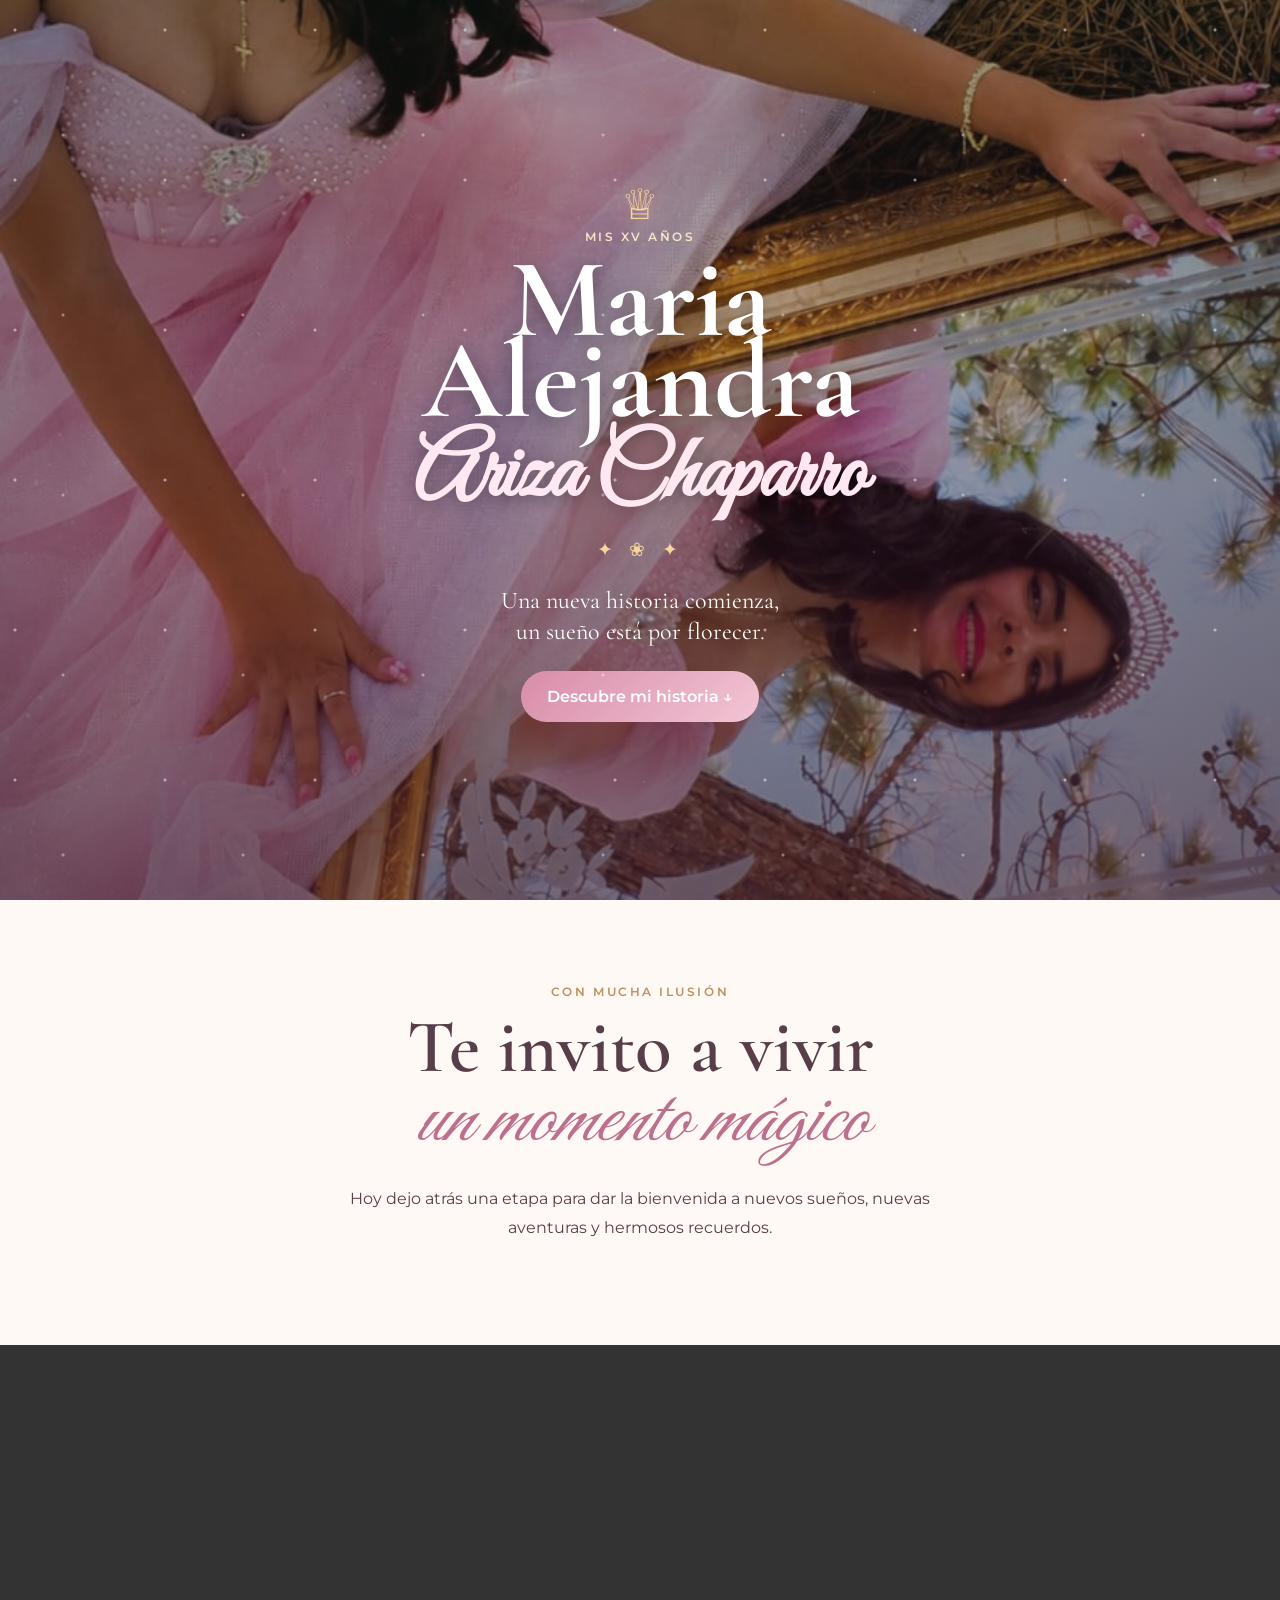
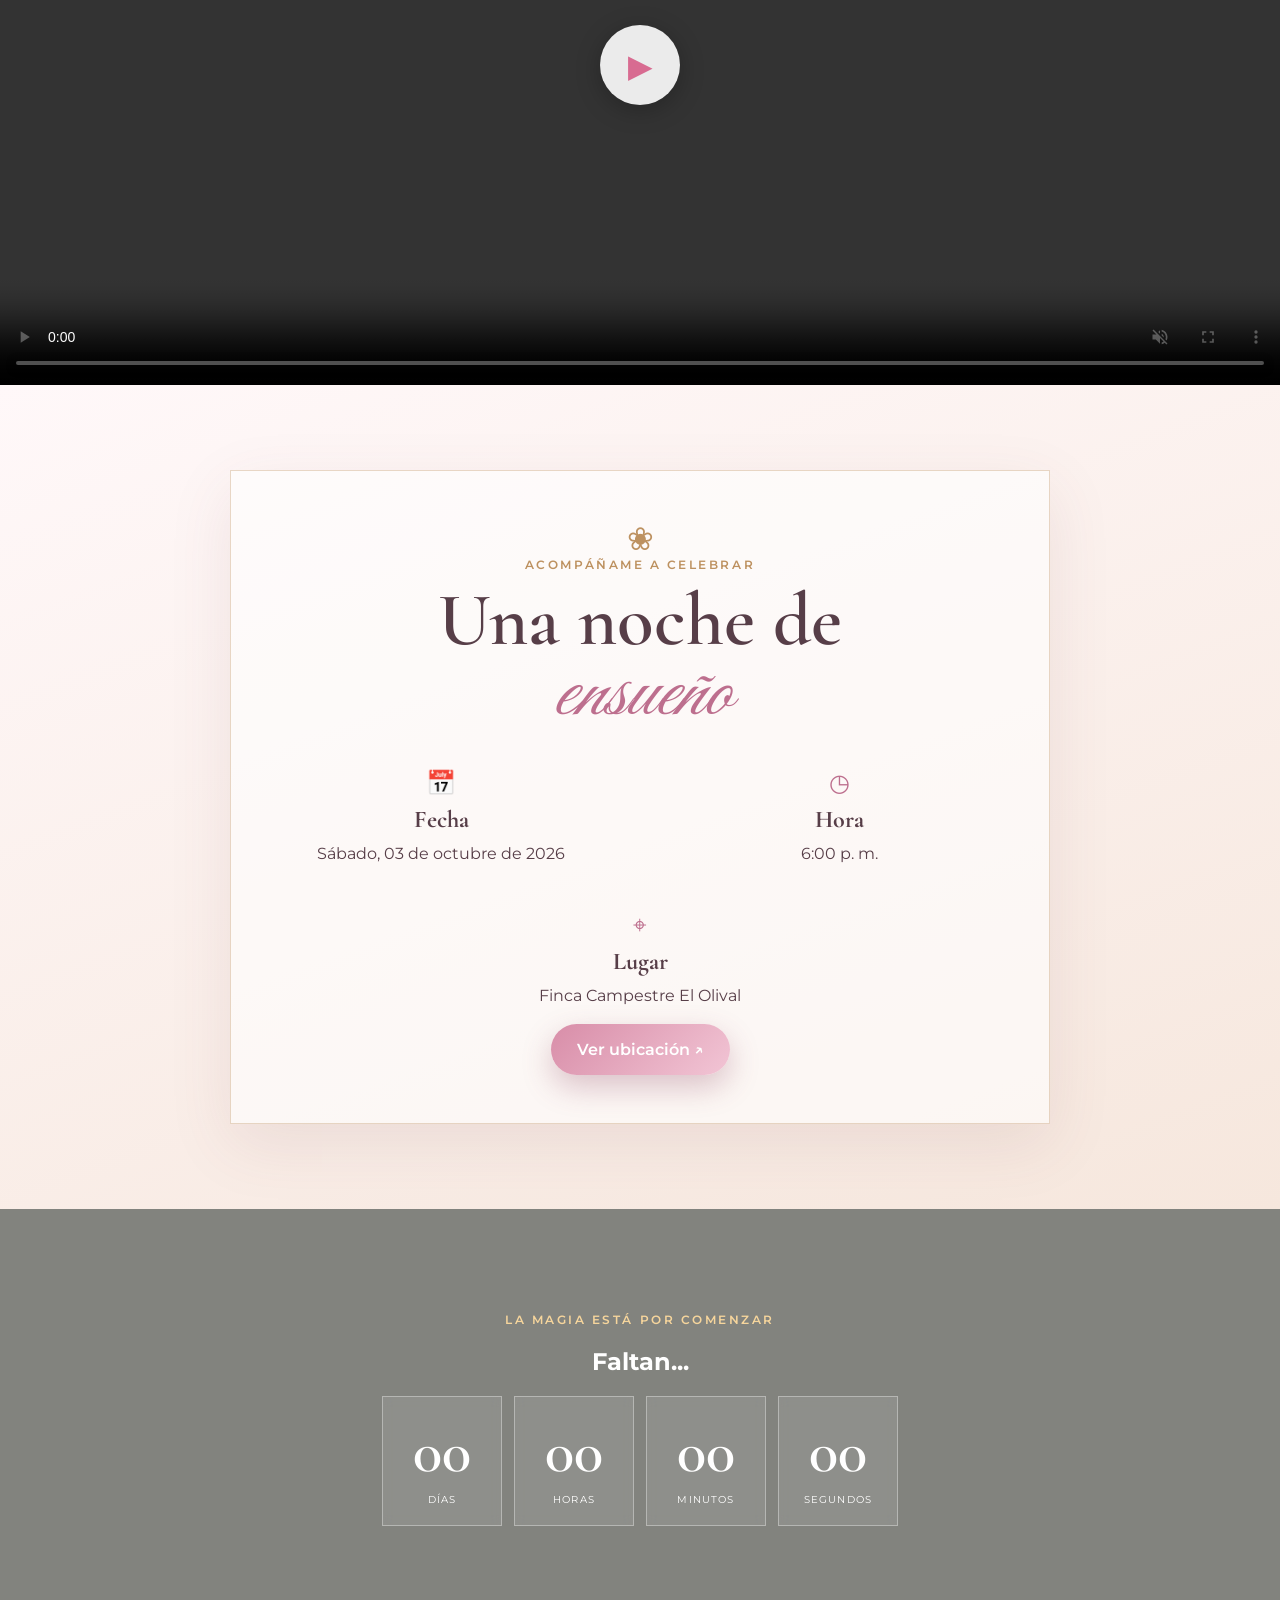
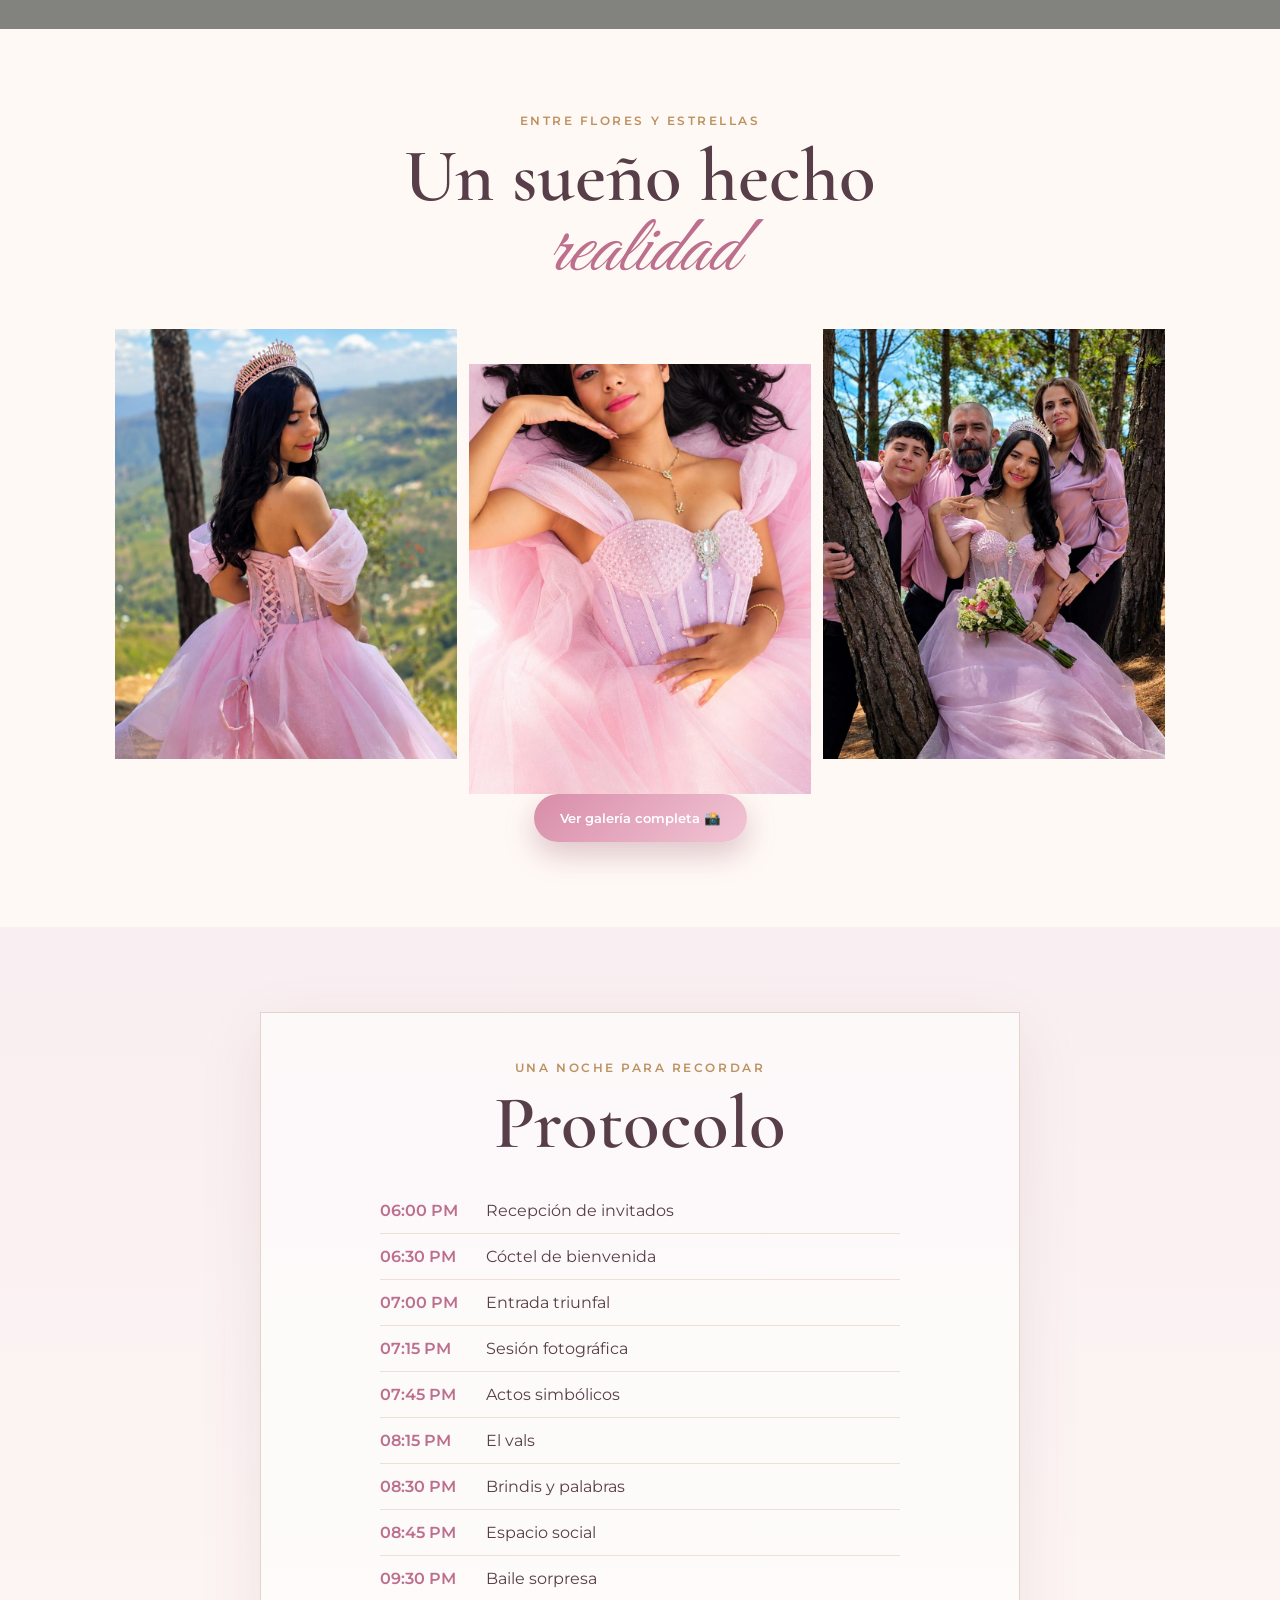
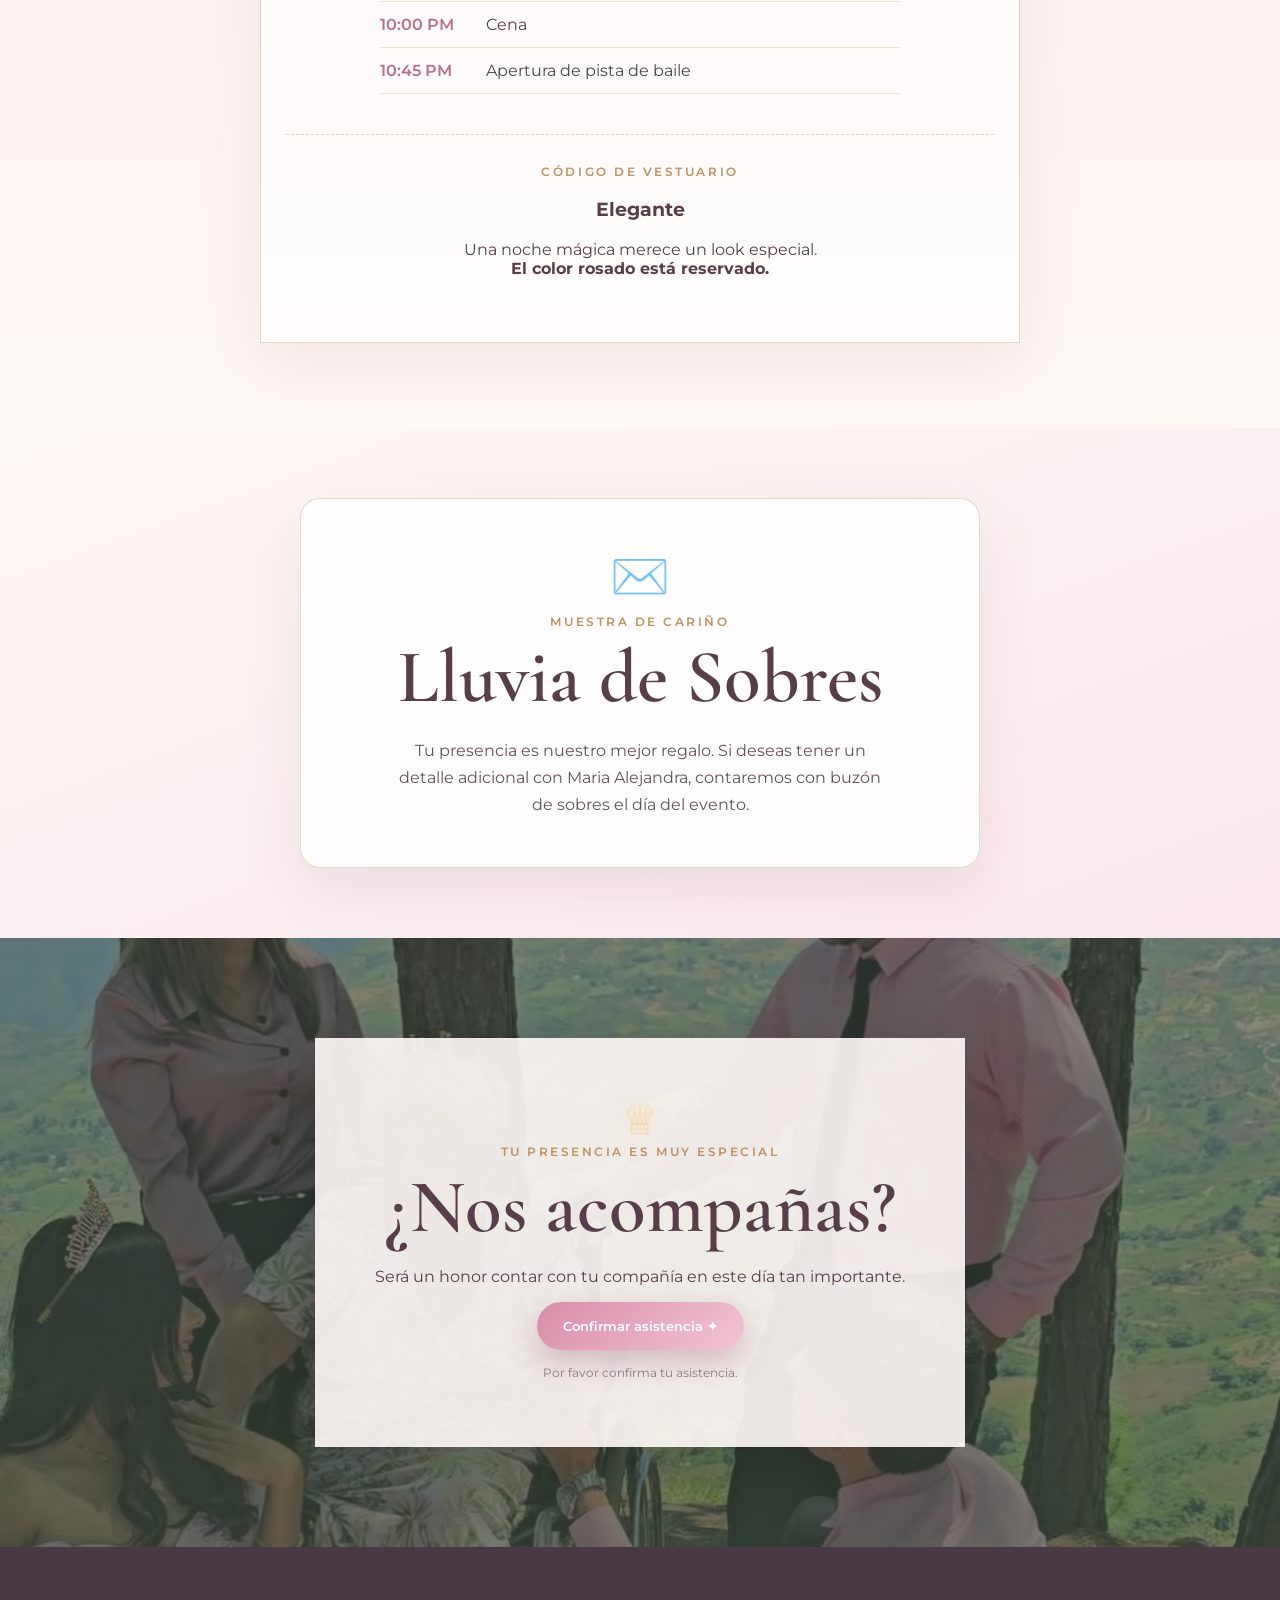
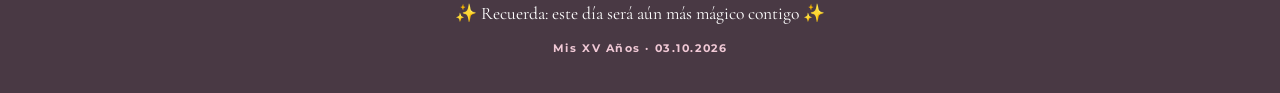
==== commit c5a1ede2: "Update index.html" ====
--- a/index.html
+++ b/index.html
@@ -5,12 +5,19 @@
   <meta name="viewport" content="width=device-width, initial-scale=1.0" />
   <meta name="theme-color" content="#e8a7bf" />
   
+  <!-- Favicon Icono Corona -->
+  <link rel="icon" href="data:image/svg+xml,<svg xmlns=%22http://www.w3.org/2000/svg%22 viewBox=%220 0 100 100%22><text y=%22.9em%22 font-size=%2290%22>♕</text></svg>">
+
   <!-- Previsualización para WhatsApp y Redes Sociales (Open Graph) -->
   <meta property="og:type" content="website">
-  <meta property="og:url" content="https://jhofrorgo.github.io/invitacion_xv_maria/">
+  <meta property="og:url" content="https://jhofrorgo.github.io/invitacion_xv_maria2/">
   <meta property="og:title" content="Mis XV Años - Maleja 👑">
   <meta property="og:description" content="¡Estás invitado a celebrar mis 15 años! Descubre todos los detalles del evento aquí.">
-  <meta property="og:image" content="https://jhofrorgo.github.io/invitacion_xv_maria/assets/hero.jpg">
+  
+  <!-- Imagen oficial de vista previa en GitHub Pages -->
+  <meta property="og:image" content="https://jhofrorgo.github.io/invitacion_xv_maria2/assets/portrait.jpg">
+  <meta property="og:image:secure_url" content="https://jhofrorgo.github.io/invitacion_xv_maria2/assets/portrait.jpg">
+  <meta property="og:image:type" content="image/jpeg">
   <meta property="og:image:width" content="1200">
   <meta property="og:image:height" content="630">
 
@@ -18,7 +25,7 @@
   <meta name="twitter:card" content="summary_large_image">
   <meta name="twitter:title" content="Mis XV Años - Maleja 👑">
   <meta name="twitter:description" content="¡Estás invitado a celebrar mis 15 años! Descubre todos los detalles del evento aquí.">
-  <meta name="twitter:image" content="https://jhofrorgo.github.io/invitacion_xv_maria/assets/hero.jpg">
+  <meta name="twitter:image" content="https://jhofrorgo.github.io/invitacion_xv_maria2/assets/portrait.jpg">
 
   <title>Mis XV Años | María Alejandra Ariza Chaparro</title>
   
@@ -238,7 +245,8 @@
     }
 
     .event-card,
-    .protocol-card {
+    .protocol-card,
+    .gifts-card {
       max-width: 820px;
       margin: auto;
       padding: 48px 25px;
@@ -431,6 +439,31 @@
       margin-top: 40px;
       padding-top: 30px;
       border-top: 1px dashed rgba(189, 145, 96, 0.4);
+    }
+
+    /* REGALOS / LLUVIA DE SOBRES */
+    .gifts {
+      background: linear-gradient(160deg, #fff9f5, #f8e8ee);
+      padding: 70px 20px;
+    }
+
+    .gifts-card {
+      max-width: 680px;
+      border-radius: 20px;
+      background: rgba(255, 255, 255, 0.85);
+    }
+
+    .gifts-icon {
+      font-size: 3rem;
+      margin-bottom: 10px;
+    }
+
+    .gifts p.desc {
+      font-size: 1rem;
+      line-height: 1.7;
+      max-width: 500px;
+      margin: 15px auto 0;
+      color: #665058;
     }
 
     /* RSVP Y MODAL */
@@ -697,6 +730,18 @@
       </div>
     </section>
 
+    <!-- REGALOS / LLUVIA DE SOBRES -->
+    <section class="section gifts">
+      <div class="gifts-card">
+        <div class="gifts-icon">✉️</div>
+        <p class="section-kicker">MUESTRA DE CARIÑO</p>
+        <h2>Lluvia de Sobres</h2>
+        <p class="desc">
+          Tu presencia es nuestro mejor regalo. Si deseas tener un detalle adicional con Maria Alejandra, contaremos con buzón de sobres el día del evento.
+        </p>
+      </div>
+    </section>
+
     <!-- RSVP -->
     <section class="rsvp">
       <div class="rsvp-card">
@@ -761,6 +806,7 @@
       const videoBtn = document.getElementById("videoPlayBtn");
 
       if (video && videoBtn) {
+        // Iniciar reproducción manual al presionar el botón inicial
         videoBtn.addEventListener("click", () => {
           video.muted = false;
           const playPromise = video.play();
@@ -780,6 +826,12 @@
               });
           }
         });
+
+        // Al finalizar la reproducción, restablecer el video al inicio y reaparecer el botón Play
+        video.addEventListener("ended", () => {
+          video.currentTime = 0;
+          videoBtn.classList.remove("hidden");
+        });
       }
 
       // ==========================================
@@ -900,7 +952,7 @@
           const guests = document.getElementById("guests").value;
           const message = document.getElementById("message").value;
 
-          const phone = "573000000000"; // Reemplaza por tu número de WhatsApp
+          const phone = "573157816771";
           const text = `¡Hola! Confirmo mi asistencia para los XV de María Alejandra 👑%0A%0A` +
                        `*Nombre:* ${encodeURIComponent(name)}%0A` +
                        `*Asistencia:* ${encodeURIComponent(attendance)}%0A` +
